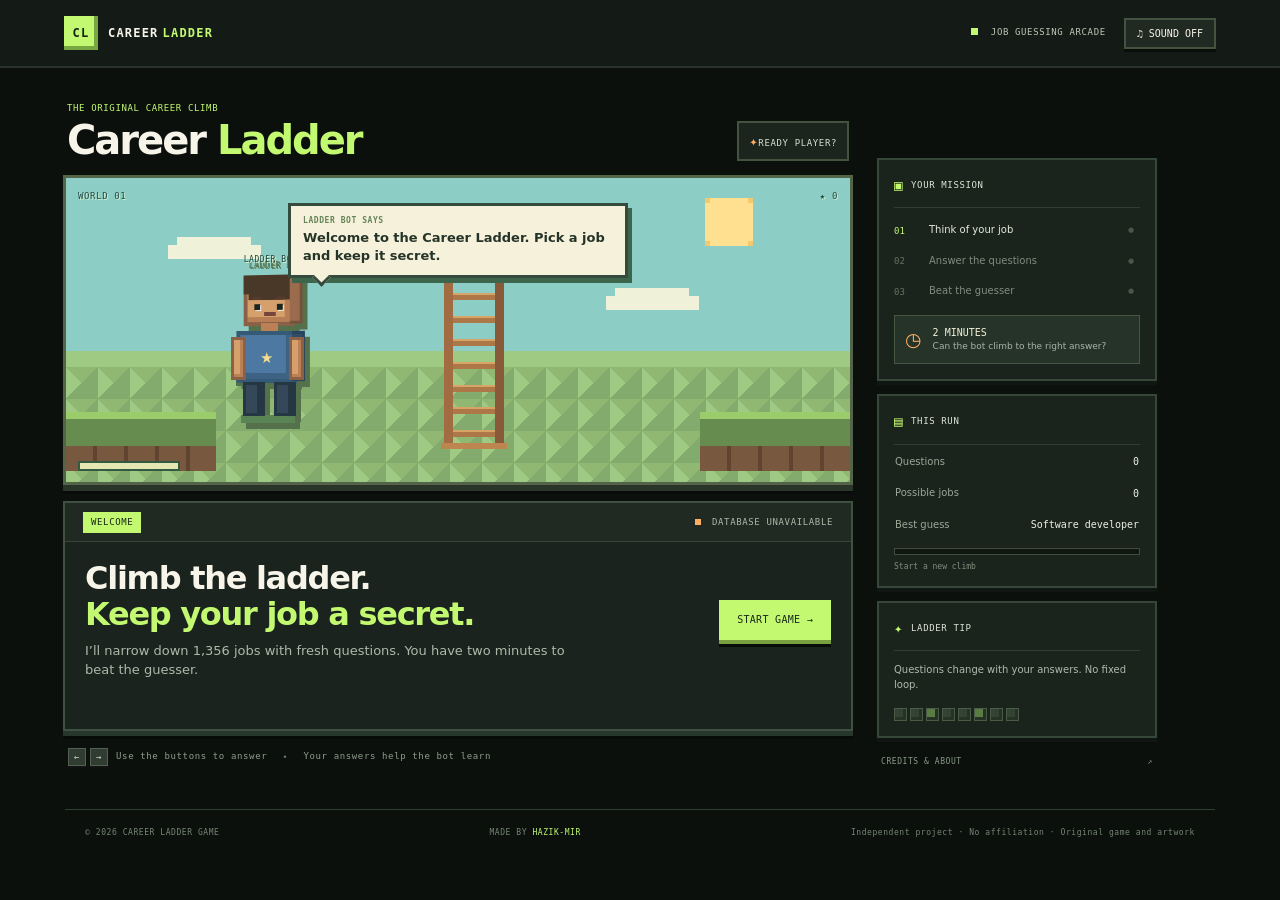
==== index.html @ 00d8eecc "Add files via upload" ====
<!doctype html>
<html lang="en">
<head>
  <meta charset="utf-8">
  <meta name="viewport" content="width=device-width, initial-scale=1">
  <meta name="theme-color" content="#101715">
  <meta name="description" content="Climb the Career Ladder: a playful, block-built career guessing game. Answer the questions and see if the game can figure out your job.">
  <meta property="og:title" content="Career Ladder — The Job Guessing Game">
  <meta property="og:description" content="Answer the questions. Climb the ladder. Outsmart the guesser.">
  <meta property="og:type" content="website">
  <link rel="canonical" href="https://careerladder.hazik.in/">
  <link rel="icon" href="favicon.svg" type="image/svg+xml">
  <link rel="manifest" href="site.webmanifest">
  <title>Hope You Don’t Have to Hold Your Bladder — Career Ladder</title>
  <link rel="stylesheet" href="style.css">
  <script defer src="config.js"></script>
  <script defer src="data.js"></script>
  <script defer src="app.js"></script>
</head>
<body>
  <div class="scanlines" aria-hidden="true"></div>
  <header class="topbar">
    <a class="brand" href="/" aria-label="Career Ladder home"><span class="brand-mark">CL</span><span>CAREER<span class="brand-accent">LADDER</span></span></a>
    <div class="top-actions"><span class="online-pill"><i></i> JOB GUESSING ARCADE</span><button id="sound-toggle" class="icon-button" type="button" aria-label="Turn sound on">♫ <span>Sound off</span></button></div>
  </header>

  <main class="layout">
    <section class="game-shell" aria-label="Career Ladder game">
      <div class="game-head"><div><p class="eyebrow">THE ORIGINAL CAREER CLIMB</p><h1>Career <span>Ladder</span></h1></div><div class="round-badge"><span class="pixel-star">✦</span><span id="round-label">READY PLAYER?</span></div></div>
      <div class="playfield" id="playfield">
        <div class="world-grid" aria-hidden="true"></div>
        <div class="scene-sun" aria-hidden="true"></div>
        <div class="scene-cloud cloud-one" aria-hidden="true"></div><div class="scene-cloud cloud-two" aria-hidden="true"></div>
        <div class="ladder" aria-hidden="true"><i></i><i></i><i></i><i></i><i></i><i></i><i></i><i></i><i></i></div>
        <div class="platform platform-left" aria-hidden="true"></div><div class="platform platform-right" aria-hidden="true"></div>
        <div id="avatar" class="avatar avatar-idle" aria-label="Pixel game host">
          <div class="char-shadow"></div><div class="char-head"><div class="hair"></div><div class="brows"><b></b><b></b></div><div class="eyes"><b></b><b></b></div><div class="mouth"></div></div>
          <div class="char-neck"></div><div class="char-body"><div class="shirt-badge">★</div></div>
          <div class="char-arm arm-left"></div><div class="char-arm arm-right"></div>
          <div class="char-leg leg-left"></div><div class="char-leg leg-right"></div>
          <div class="avatar-name">LADDER BOT</div>
        </div>
        <div class="pixel-speech" id="speech" aria-live="polite"><span class="speech-label">LADDER BOT SAYS</span><span id="speech-text">Ready to climb?</span></div>
        <div class="scene-hud"><span>WORLD 01</span><span id="timer-wrap" class="timer-wrap"><span class="timer-icon">◷</span><span id="timer">02:00</span></span><span id="streak">★ 0</span></div>
        <div class="climb-meter"><span id="climb-fill"></span></div>
      </div>

      <section class="game-panel" id="game-panel" aria-live="polite">
        <div class="panel-topline"><span id="phase-label" class="phase-tag">WELCOME</span><span id="save-status" class="save-status"><i></i> LOCAL READY</span></div>
        <div id="content" class="panel-content"></div>
      </section>
      <div class="controller-hint"><span class="keycap">←</span><span class="keycap">→</span> Use the buttons to answer <span class="hint-sep">•</span> Your answers help the bot learn</div>
    </section>

    <aside class="side-rail">
      <div class="side-card objective-card"><div class="card-heading"><span class="mini-icon">▣</span> YOUR MISSION</div><ol class="mission-list"><li class="mission-active" id="mission-1"><b>01</b><span>Think of your job</span><em>●</em></li><li id="mission-2"><b>02</b><span>Answer the questions</span><em>●</em></li><li id="mission-3"><b>03</b><span>Beat the guesser</span><em>●</em></li></ol><div class="time-card"><span class="time-pixel">◷</span><div><strong>2 MINUTES</strong><small>Can the bot climb to the right answer?</small></div></div></div>
      <div class="side-card stats-card"><div class="card-heading"><span class="mini-icon">▤</span> THIS RUN</div><div class="stat-row"><span>Questions</span><strong id="question-count">0</strong></div><div class="stat-row"><span>Possible jobs</span><strong id="possible-count">—</strong></div><div class="stat-row"><span>Best guess</span><strong id="best-guess">—</strong></div><div class="progress-track"><span id="progress-bar"></span></div><small class="progress-caption" id="progress-caption">Start a new climb</small></div>
      <div class="side-card tip-card"><div class="card-heading"><span class="mini-icon">✦</span> LADDER TIP</div><p id="tip-text">Every answer changes the path. “Probably” counts as a hint too.</p><div class="tip-squares"><i></i><i></i><i></i><i></i><i></i><i></i><i></i><i></i></div></div>
      <a class="credits-link" href="#credits">CREDITS & ABOUT <span>↗</span></a>
    </aside>
  </main>

  <footer id="credits"><span>© <span id="year"></span> CAREER LADDER GAME</span><span>MADE BY <a href="https://github.com/hazik-mir" rel="me">HAZIK-MIR</a></span><span>Independent project · No affiliation · Original game and artwork</span></footer>
</body>
</html>
---- style.css ----
:root {
  color-scheme: dark;
  --ink: #f7f4e9;
  --muted: #a9b6a5;
  --bg: #0c100d;
  --panel: #1a231d;
  --panel2: #222e24;
  --line: #43533f;
  --lime: #c2f970;
  --orange: #ffad62;
  --red: #ff7068;
  --mono: 'DM Mono', Consolas, monospace;
  --sans: 'Space Grotesk', system-ui, sans-serif;
}
* { box-sizing: border-box; }
html { scroll-behavior: auto; }
body { margin: 0; min-height: 100vh; overflow-x: hidden; color: var(--ink); background: #0c100d; font: 500 15px/1.45 var(--sans); }
button, input { font: inherit; }
button { cursor: pointer; }
.topbar { height: 68px; padding: 0 clamp(16px, 5vw, 70px); display: flex; align-items: center; justify-content: space-between; border-bottom: 2px solid #28342b; background: #141b16; }
.brand { display: flex; align-items: center; gap: 10px; color: var(--ink); text-decoration: none; font: 700 12px var(--mono); letter-spacing: .1em; }
.brand-mark { width: 34px; height: 34px; display: grid; place-items: center; color: #172014; background: var(--lime); box-shadow: inset -4px -4px #78a742; }
.brand-accent { margin-left: 4px; color: var(--lime); }
.top-actions { display: flex; align-items: center; gap: 18px; }
.online-pill, .round-badge, .phase-tag, .card-heading, .scene-hud, .avatar-name, .speech-label, .credits-link, footer, .save-status, .controller-hint, .eyebrow { font-family: var(--mono); letter-spacing: .07em; }
.online-pill { color: #bbc8b6; font-size: 9px; }
.online-pill i, .save-status i { display: inline-block; width: 7px; height: 7px; margin-right: 7px; background: var(--lime); }
.icon-button { padding: 8px 11px; border: 2px solid var(--line); color: var(--ink); background: #202a22; box-shadow: 0 3px #0a0e0b; font: 10px var(--mono); text-transform: uppercase; }
.icon-button:hover { border-color: var(--lime); }
.layout { display: grid; grid-template-columns: minmax(0, 790px) 280px; gap: 24px; max-width: 1190px; margin: 34px auto 26px; padding: 0 18px; align-items: start; }
.game-shell { min-width: 0; }
.game-head { display: flex; justify-content: space-between; align-items: end; margin: 0 4px 14px; }
.eyebrow { margin: 0 0 4px; color: var(--lime); font-size: 9px; }
.game-head h1 { margin: 0; font-size: clamp(28px, 4vw, 40px); line-height: 1.05; letter-spacing: -.05em; }
.game-head h1 span { color: var(--lime); }
.round-badge { padding: 8px 10px; border: 2px solid var(--line); color: #d6dfd2; background: #1b251e; font-size: 9px; white-space: nowrap; }
.pixel-star { color: var(--orange); font-size: 14px; }
.playfield { position: relative; height: 310px; overflow: hidden; isolation: isolate; border: 3px solid #536448; background: linear-gradient(#8ccdc6 0 57%, #9fca83 57% 100%); box-shadow: 0 6px #283528, 0 9px #080b09; }
.world-grid { position: absolute; z-index: -1; right: 0; bottom: 0; left: 0; height: 115px; opacity: .36; background: linear-gradient(135deg, transparent 49%, #52764a 50%) 0 0/32px 32px, linear-gradient(45deg, transparent 49%, #789b56 50%) 0 0/32px 32px; }
.scene-sun { position: absolute; top: 25px; right: 13%; width: 38px; height: 38px; background: #ffe090; box-shadow: 5px 0 #ffe090, -5px 0 #ffe090, 0 5px #ffe090, 0 -5px #ffe090, 0 0 0 5px #f4c96e; }
.scene-cloud { position: absolute; width: 64px; height: 14px; background: #eff2d8; box-shadow: 9px -8px #eff2d8, 19px -8px #eff2d8, 29px 0 #eff2d8; }
.cloud-one { top: 67px; left: 13%; }
.cloud-two { top: 118px; right: 23%; }
.ladder { position: absolute; bottom: 37px; left: 52%; display: flex; width: 60px; height: 205px; flex-direction: column; justify-content: space-around; border-right: 9px solid #885a3a; border-left: 9px solid #a26c43; transform: translateX(-50%); }
.ladder::before, .ladder::after { position: absolute; right: -12px; left: -12px; height: 6px; content: ''; background: #bd8550; }
.ladder::before { top: -4px; }
.ladder::after { bottom: -4px; }
.ladder i { height: 7px; border-top: 2px solid #d5a466; background: #ae7747; }
.platform { position: absolute; bottom: 36px; width: 150px; height: 34px; border-top: 7px solid #9bcc6c; background: #668c50; box-shadow: 0 16px #4e7142; }
.platform::after { position: absolute; top: 27px; width: 100%; height: 25px; content: ''; background: repeating-linear-gradient(90deg, #795840 0 27px, #60442f 27px 31px); }
.platform-left { left: 0; }
.platform-right { right: 0; }
.avatar { position: absolute; z-index: 3; bottom: 58px; left: 21%; width: 78px; height: 148px; image-rendering: pixelated; perspective: 650px; filter: drop-shadow(5px 6px #55714b); }
.char-head { position: absolute; top: 0; left: 12px; width: 52px; height: 50px; border: 4px solid #8a6047; background: #d5a06b; box-shadow: inset -6px -5px #b77e56; transform: rotateY(-11deg); transform-style: preserve-3d; }
.char-head::after { position: absolute; top: -4px; right: -12px; width: 10px; height: 100%; border: 3px solid #76513c; border-left: 0; content: ''; background: #9b6b4d; }
.hair { position: absolute; top: -5px; left: -4px; width: 52px; height: 12px; background: #493728; box-shadow: 0 7px #493728, 5px 13px #493728; }
.brows { position: absolute; top: 17px; left: 5px; display: flex; gap: 15px; }
.brows b { width: 9px; height: 3px; background: #563c2d; }
.eyes { position: absolute; top: 24px; left: 7px; display: flex; gap: 17px; }
.eyes b { width: 6px; height: 6px; background: #1b251d; box-shadow: 1px 1px #fff; }
.mouth { position: absolute; bottom: 6px; left: 17px; width: 12px; height: 4px; background: #75453d; }
.char-neck { position: absolute; top: 47px; left: 30px; width: 17px; height: 11px; background: #bc8057; }
.char-body { position: absolute; top: 55px; left: 5px; width: 61px; height: 52px; border: 4px solid #355a77; background: #4d78a1; box-shadow: inset -7px -6px #3e6284; transform: rotateY(-7deg); transform-style: preserve-3d; }
.char-body::after { position: absolute; top: -4px; right: -12px; width: 10px; height: 100%; border: 3px solid #28435c; border-left: 0; content: ''; background: #304c68; }
.shirt-badge { position: absolute; top: 13px; left: 20px; color: #f5dc8e; font-size: 15px; }
.char-arm { position: absolute; z-index: 1; top: 61px; width: 15px; height: 43px; border: 3px solid #8a6047; background: #d5a06b; box-shadow: inset -3px -3px #bc8057; }
.arm-left { left: 0; }
.arm-right { right: 5px; }
.char-leg { position: absolute; top: 106px; width: 22px; height: 34px; border: 3px solid #263744; background: #344859; box-shadow: inset -5px 0 #243743; }
.leg-left { left: 12px; }
.leg-right { right: 13px; }
.char-shadow { position: absolute; bottom: 1px; left: 10px; width: 54px; height: 8px; background: #5b8454; }
.avatar-name { position: absolute; top: -22px; left: 0; width: 80px; color: #244439; font-size: 8px; text-align: center; text-shadow: 1px 1px #e1f1cf; }
.avatar-happy .mouth { bottom: 5px; width: 17px; height: 9px; border: 3px solid #75453d; border-top: 0; background: transparent; }
.avatar-happy .brows { top: 15px; }
.avatar-sad .mouth { bottom: 4px; width: 15px; height: 8px; border: 3px solid #75453d; border-bottom: 0; background: transparent; }
.avatar-sad .brows b:first-child { transform: rotate(14deg); }
.avatar-sad .brows b:last-child { transform: rotate(-14deg); }
.avatar-curious .brows b:first-child { transform: rotate(-10deg); }
.avatar-curious .brows b:last-child { transform: rotate(10deg); }
.avatar-thinking .brows b:first-child { transform: rotate(12deg); }
.pixel-speech { position: absolute; z-index: 4; top: 25px; left: 50%; width: min(340px, 51%); min-height: 70px; padding: 9px 12px; border: 3px solid #354b3d; color: #253428; background: #f6f1da; box-shadow: 4px 5px #3d654c; font-size: 13px; font-weight: 700; line-height: 1.4; transform: translateX(-50%); }
.pixel-speech::after { position: absolute; bottom: -9px; left: 24px; width: 10px; height: 10px; border-right: 3px solid #354b3d; border-bottom: 3px solid #354b3d; content: ''; background: #f6f1da; transform: rotate(45deg); }
.speech-label { display: block; margin-bottom: 3px; color: #648459; font-size: 8px; }
.scene-hud { position: absolute; top: 12px; right: 12px; left: 12px; display: flex; justify-content: space-between; color: #234a41; font-size: 9px; text-shadow: 1px 1px #cff0d0; }
.timer-wrap { display: none; padding: 3px 7px; border: 2px solid #547356; color: #203e30; background: #f2f0d5; font-size: 11px; }
.timer-wrap.active { display: inline-flex; align-items: center; gap: 6px; }
.timer-wrap.low { border-color: #d36a52; color: #9e3434; }
.timer-icon { font-size: 14px; }
.climb-meter { position: absolute; bottom: 11px; left: 12px; width: 102px; height: 10px; border: 2px solid #355a42; background: #e5e7b2; }
.climb-meter span { display: block; width: 0; height: 100%; background: #77b84e; }
.game-panel { min-height: 230px; margin-top: 16px; border: 2px solid #405142; background: var(--panel); box-shadow: 0 5px #28372b, 0 8px #080b09; }
.panel-topline { height: 39px; padding: 0 18px; display: flex; align-items: center; justify-content: space-between; border-bottom: 1px solid #364538; background: #202a22; }
.phase-tag { padding: 4px 8px; color: #172215; background: var(--lime); font-size: 9px; }
.save-status { color: #aab8a8; font-size: 9px; }
.save-status i { width: 6px; height: 6px; margin-right: 5px; }
.save-status.offline i { background: var(--orange); }
.save-status.error i { background: var(--red); }
.panel-content { padding: 19px 20px 22px; }
.welcome-layout { display: flex; align-items: center; gap: 20px; }
.welcome-copy { flex: 1; }
.welcome-copy h2, .question-title, .result-title { margin: 0 0 9px; font-size: clamp(23px, 3vw, 32px); line-height: 1.12; letter-spacing: -.04em; }
.welcome-copy p, .question-sub, .result-copy { max-width: 490px; margin: 0; color: #aeb9aa; font-size: 13px; }
.title-mark { color: var(--lime); }
.primary-btn, .secondary-btn, .answer-btn, .text-button { position: relative; border: 0; font-family: var(--mono); font-weight: 500; letter-spacing: .03em; }
.primary-btn { padding: 13px 18px; color: #1b2918; background: var(--lime); box-shadow: 0 4px #789f40, 0 7px #080b09; font-size: 10px; text-transform: uppercase; white-space: nowrap; }
.primary-btn:hover { background: #d1ff89; }
.secondary-btn { padding: 11px 14px; color: var(--ink); background: #354238; box-shadow: 0 4px #121712; font-size: 10px; text-transform: uppercase; }
.secondary-btn:hover { background: #455849; }
.text-button { padding: 8px; color: #a8b4a5; background: none; font-size: 10px; text-decoration: underline; text-underline-offset: 3px; }
.question-wrap { max-width: 650px; }
.question-meta { display: flex; align-items: center; gap: 8px; margin-bottom: 9px; color: #b3c0b1; font: 9px var(--mono); text-transform: uppercase; }
.q-count { color: var(--lime); }
.question-title { min-height: 38px; }
.question-sub { font-size: 12px; }
.answers { display: grid; grid-template-columns: repeat(5, 1fr); gap: 8px; margin-top: 19px; }
.answer-btn { min-height: 46px; border: 2px solid #425443; color: #e7eddf; background: #29362c; box-shadow: 0 3px #121712; font-size: 10px; }
.answer-btn:hover { border-color: var(--lime); color: var(--lime); background: #37483a; }
.answer-btn:disabled { opacity: .5; cursor: default; }
.answer-btn:last-child { font-size: 9px; }
.question-actions { display: flex; align-items: center; justify-content: space-between; margin-top: 13px; }
.answer-chip { display: inline-flex; padding: 3px 7px; border: 1px solid #586b57; color: #d2dfca; background: #303e33; font: 9px var(--mono); text-transform: uppercase; }
.guess-title { color: var(--orange); font-size: 26px; }
.guess-actions { display: flex; gap: 8px; margin-top: 15px; }
.guess-actions .primary-btn { color: #291b10; background: var(--orange); box-shadow: 0 4px #9c6037, 0 7px #080b09; }
.input-row { display: flex; gap: 8px; margin-top: 16px; }
.text-input { flex: 1; min-width: 0; padding: 12px; border: 2px solid #435443; outline: none; color: var(--ink); background: #131a15; font: 11px var(--mono); }
.text-input:focus { border-color: var(--lime); }
.privacy-note { display: flex; align-items: flex-start; gap: 8px; margin-top: 13px; color: #aab6a7; font-size: 10px; }
.privacy-note input { flex: none; margin-top: 2px; accent-color: var(--lime); }
.result-panel { max-width: 620px; }
.result-title { color: var(--lime); font-size: 26px; }
.answer-recap { margin-top: 12px; padding: 10px 12px; border-left: 3px solid var(--lime); color: #b8c7b5; background: #162019; font: 10px var(--mono); }
.action-row { display: flex; align-items: center; gap: 10px; margin-top: 17px; }
.mistake { margin-top: 8px; color: #ffc281; font-size: 11px; }
.controller-hint { margin: 17px 3px; color: #8f9d8e; font-size: 9px; }
.keycap { min-width: 18px; height: 18px; margin: 0 2px; padding: 0 4px; display: inline-grid; place-items: center; border: 1px solid #526250; color: #d5dfcf; background: #303c31; box-shadow: 0 2px #111; }
.hint-sep { margin: 0 9px; color: #60735e; }
.side-rail { display: grid; gap: 13px; margin-top: 56px; }
.side-card { padding: 15px; border: 2px solid #364639; background: #1a231c; box-shadow: 0 4px #101611; }
.card-heading { display: flex; align-items: center; gap: 8px; padding-bottom: 12px; border-bottom: 1px solid #303d32; color: #dce6d7; font-size: 9px; }
.mini-icon { color: var(--lime); font-size: 14px; }
.mission-list { margin: 0; padding: 7px 0 3px; list-style: none; }
.mission-list li { display: grid; grid-template-columns: 28px 1fr 12px; align-items: center; gap: 7px; padding: 8px 0; color: #7f8d7f; font-size: 10px; }
.mission-list li b { color: #647463; font: 9px var(--mono); }
.mission-list li em { color: #49574a; font-size: 7px; font-style: normal; }
.mission-list li.mission-active { color: #e4eddd; }
.mission-list li.mission-active b, .mission-list li.mission-done b, .mission-list li.mission-done em { color: var(--lime); }
.time-card { display: flex; align-items: center; gap: 11px; margin-top: 5px; padding: 10px; border: 1px solid #455843; background: #253328; }
.time-pixel { color: var(--orange); font-size: 19px; }
.time-card strong, .time-card small { display: block; }
.time-card strong { color: #f5f1d8; font: 10px var(--mono); }
.time-card small { margin-top: 2px; color: #a9b5a5; font-size: 9px; }
.stat-row { display: flex; justify-content: space-between; align-items: center; padding: 10px 1px 7px; color: #9ba899; font-size: 10px; }
.stat-row strong { max-width: 130px; overflow: hidden; color: #eaf1e6; font: 10px var(--mono); text-overflow: ellipsis; white-space: nowrap; }
.progress-track { height: 7px; margin-top: 9px; border: 1px solid #3f4c40; background: #101711; }
.progress-track span { display: block; width: 0; height: 100%; background: var(--lime); }
.progress-caption { display: block; margin-top: 7px; color: #81907f; font: 8px var(--mono); }
.tip-card p { margin: 12px 0 16px; color: #aebbad; font-size: 10px; }
.tip-squares { display: flex; gap: 3px; }
.tip-squares i { width: 13px; height: 13px; border: 1px solid #4b5b48; background: #334333; box-shadow: inset -3px -3px #273227; }
.tip-squares i:nth-child(3n) { background: #597c45; }
.credits-link { display: flex; justify-content: space-between; padding: 5px 4px; color: #8b998a; font-size: 8px; text-decoration: none; }
.credits-link:hover, footer a:hover { color: var(--lime); }
footer { display: flex; justify-content: space-between; gap: 12px; max-width: 1150px; margin: 20px auto 0; padding: 17px 20px 28px; border-top: 1px solid #303d31; color: #768574; font-size: 8px; }
footer a { color: var(--lime); text-decoration: none; }
@media (max-width: 930px) { .layout { grid-template-columns: minmax(0, 1fr) 250px; gap: 17px; } .side-card { padding: 12px; } }
@media (max-width: 720px) { .layout { grid-template-columns: 1fr; margin-top: 24px; } .side-rail { grid-template-columns: repeat(2, minmax(0, 1fr)); margin-top: 9px; } .objective-card { grid-row: span 2; } .credits-link { grid-column: 1 / -1; } footer { flex-wrap: wrap; } }
@media (max-width: 480px) { .topbar { height: 60px; padding: 0 13px; } .online-pill { display: none; } .layout { margin-top: 18px; padding: 0 12px; } .game-head h1 { font-size: 30px; } .round-badge { padding: 6px; font-size: 7px; } .playfield { height: 255px; } .avatar { bottom: 50px; left: 8%; transform: scale(.8); transform-origin: bottom left; } .pixel-speech { top: 26px; left: 59%; width: 58%; font-size: 11px; } .ladder { height: 175px; bottom: 33px; } .platform { width: 29%; } .panel-content { padding: 15px 12px; } .welcome-layout { display: block; } .welcome-layout .primary-btn { margin-top: 16px; } .answers { grid-template-columns: repeat(2, 1fr); } .answer-btn:last-child { grid-column: 1 / -1; } .side-rail { grid-template-columns: 1fr; } .objective-card { grid-row: auto; } .credits-link { grid-column: auto; } .controller-hint { font-size: 8px; } .input-row { flex-direction: column; } .question-title { font-size: 23px; } footer { padding: 14px; font-size: 7px; } }
+@media (prefers-reduced-motion: reduce) { *, *::before, *::after { scroll-behavior: auto !important; } }
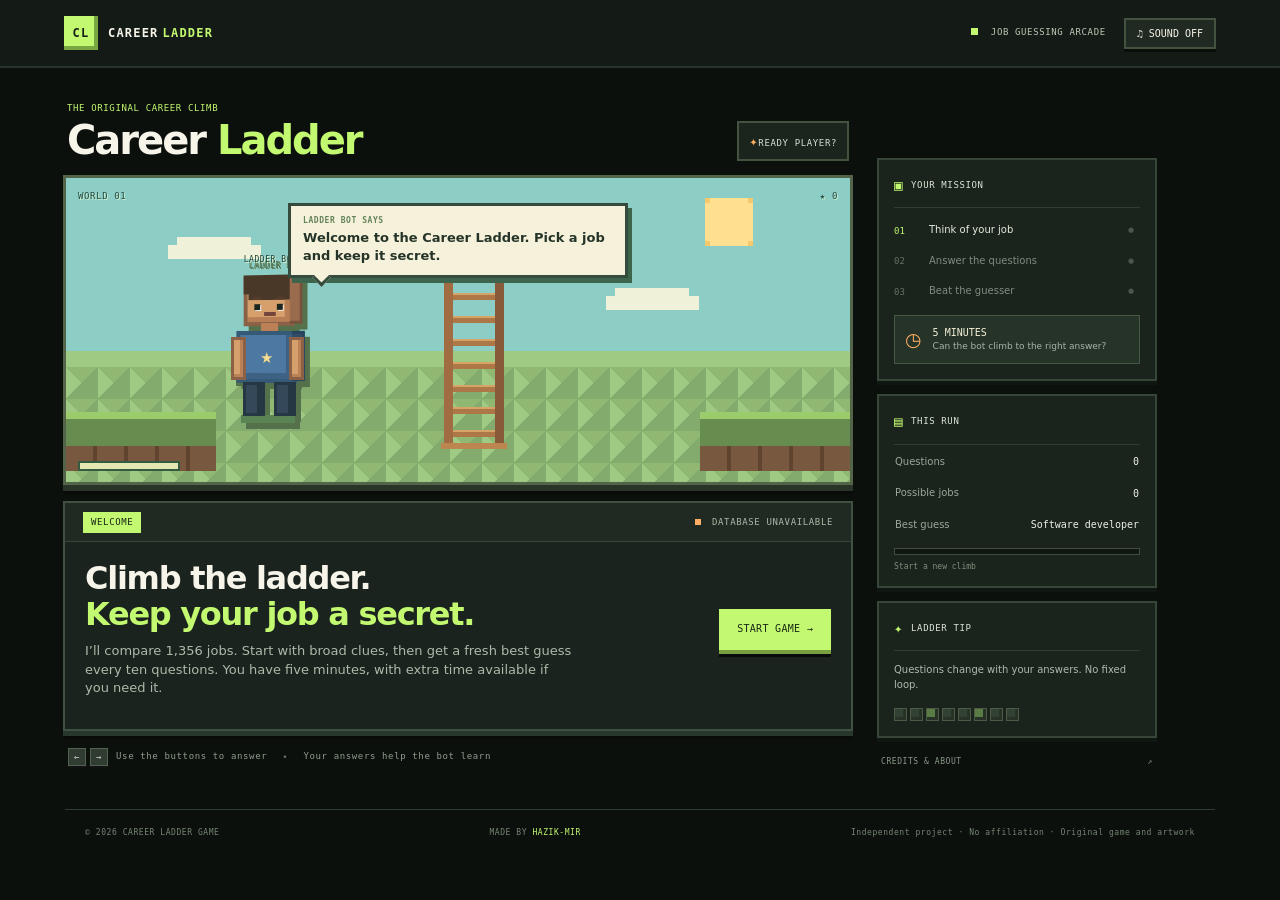
==== commit 0f56baca: "Update Career Ladder timer and game copy" ====
--- a/index.html
+++ b/index.html
@@ -41,7 +41,7 @@
           <div class="avatar-name">LADDER BOT</div>
         </div>
         <div class="pixel-speech" id="speech" aria-live="polite"><span class="speech-label">LADDER BOT SAYS</span><span id="speech-text">Ready to climb?</span></div>
-        <div class="scene-hud"><span>WORLD 01</span><span id="timer-wrap" class="timer-wrap"><span class="timer-icon">◷</span><span id="timer">02:00</span></span><span id="streak">★ 0</span></div>
+        <div class="scene-hud"><span>WORLD 01</span><span id="timer-wrap" class="timer-wrap"><span class="timer-icon">◷</span><span id="timer">05:00</span></span><span id="streak">★ 0</span></div>
         <div class="climb-meter"><span id="climb-fill"></span></div>
       </div>
 
@@ -53,7 +53,7 @@
     </section>
 
     <aside class="side-rail">
-      <div class="side-card objective-card"><div class="card-heading"><span class="mini-icon">▣</span> YOUR MISSION</div><ol class="mission-list"><li class="mission-active" id="mission-1"><b>01</b><span>Think of your job</span><em>●</em></li><li id="mission-2"><b>02</b><span>Answer the questions</span><em>●</em></li><li id="mission-3"><b>03</b><span>Beat the guesser</span><em>●</em></li></ol><div class="time-card"><span class="time-pixel">◷</span><div><strong>2 MINUTES</strong><small>Can the bot climb to the right answer?</small></div></div></div>
+      <div class="side-card objective-card"><div class="card-heading"><span class="mini-icon">▣</span> YOUR MISSION</div><ol class="mission-list"><li class="mission-active" id="mission-1"><b>01</b><span>Think of your job</span><em>●</em></li><li id="mission-2"><b>02</b><span>Answer the questions</span><em>●</em></li><li id="mission-3"><b>03</b><span>Beat the guesser</span><em>●</em></li></ol><div class="time-card"><span class="time-pixel">◷</span><div><strong>5 MINUTES</strong><small>Can the bot climb to the right answer?</small></div></div></div>
       <div class="side-card stats-card"><div class="card-heading"><span class="mini-icon">▤</span> THIS RUN</div><div class="stat-row"><span>Questions</span><strong id="question-count">0</strong></div><div class="stat-row"><span>Possible jobs</span><strong id="possible-count">—</strong></div><div class="stat-row"><span>Best guess</span><strong id="best-guess">—</strong></div><div class="progress-track"><span id="progress-bar"></span></div><small class="progress-caption" id="progress-caption">Start a new climb</small></div>
       <div class="side-card tip-card"><div class="card-heading"><span class="mini-icon">✦</span> LADDER TIP</div><p id="tip-text">Every answer changes the path. “Probably” counts as a hint too.</p><div class="tip-squares"><i></i><i></i><i></i><i></i><i></i><i></i><i></i><i></i></div></div>
       <a class="credits-link" href="#credits">CREDITS & ABOUT <span>↗</span></a>
@@ -63,3 +63,4 @@
   <footer id="credits"><span>© <span id="year"></span> CAREER LADDER GAME</span><span>MADE BY <a href="https://github.com/hazik-mir" rel="me">HAZIK-MIR</a></span><span>Independent project · No affiliation · Original game and artwork</span></footer>
 </body>
 </html>
+
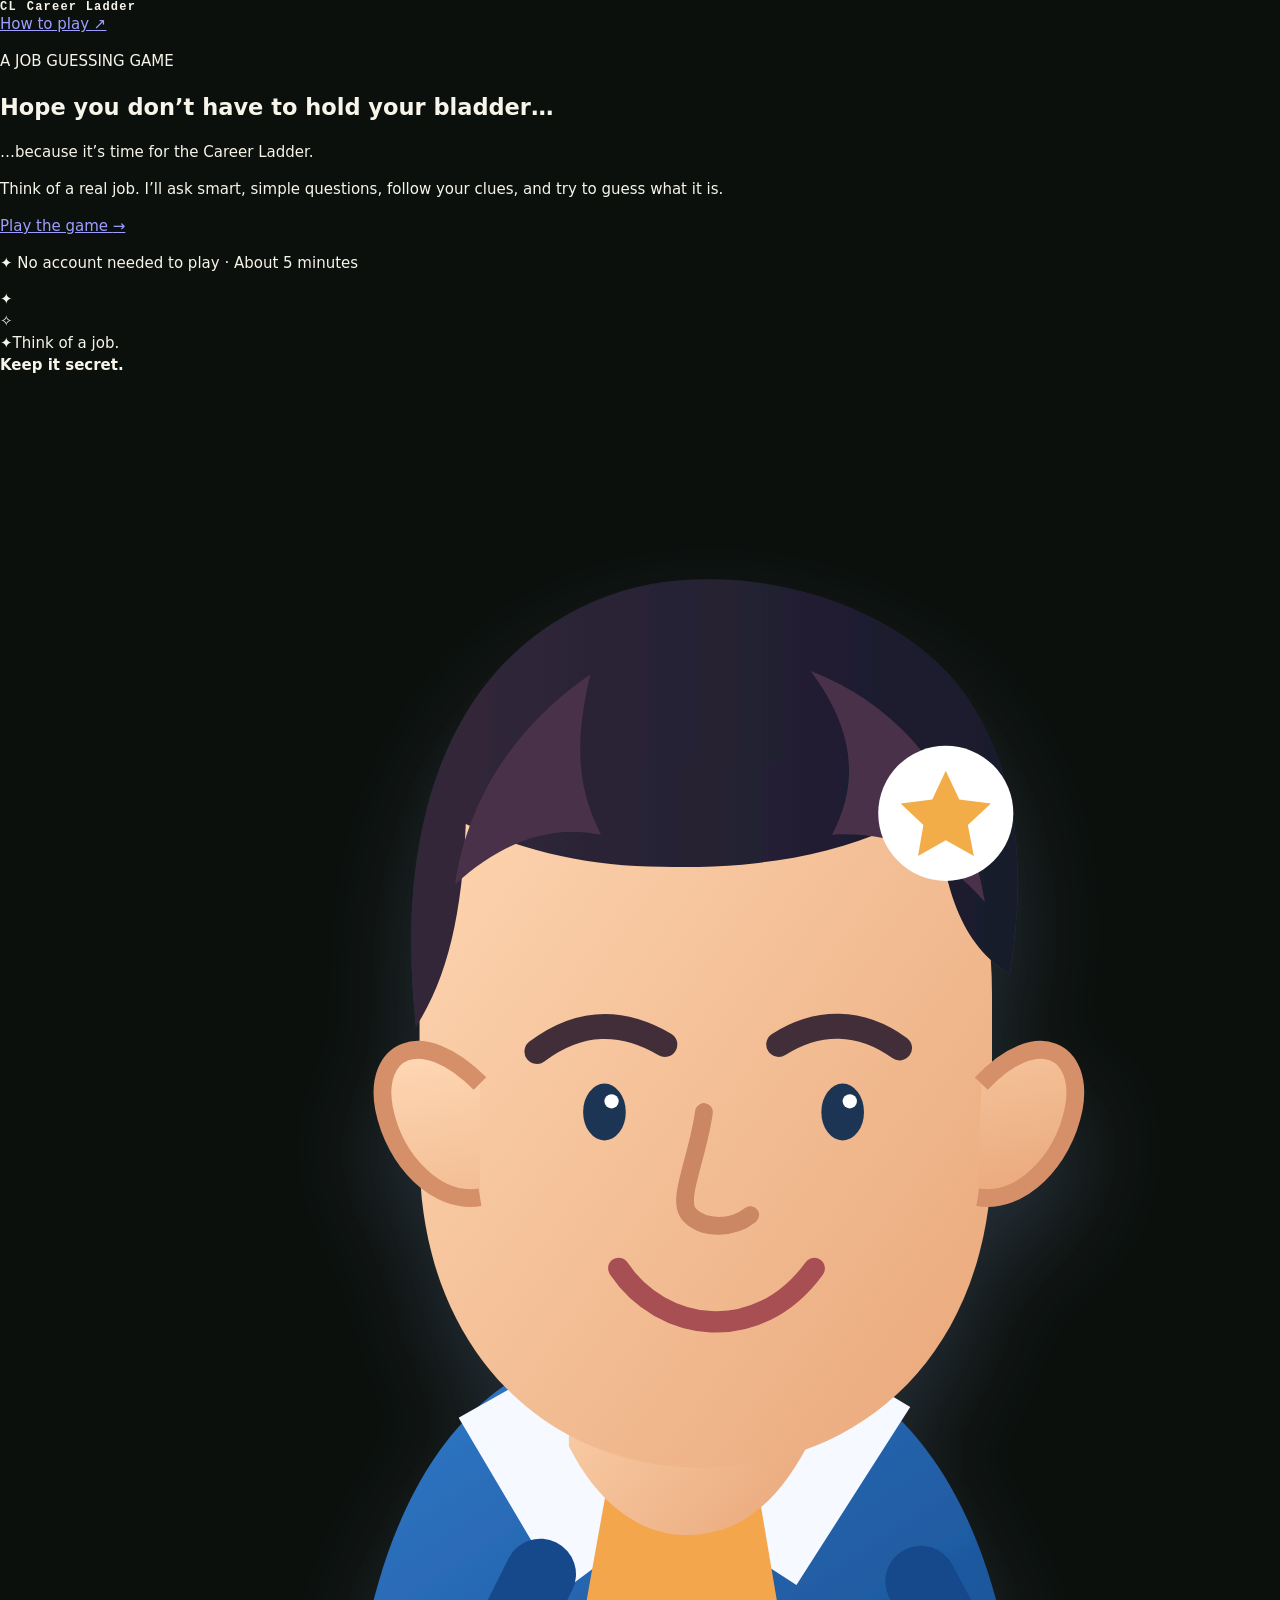
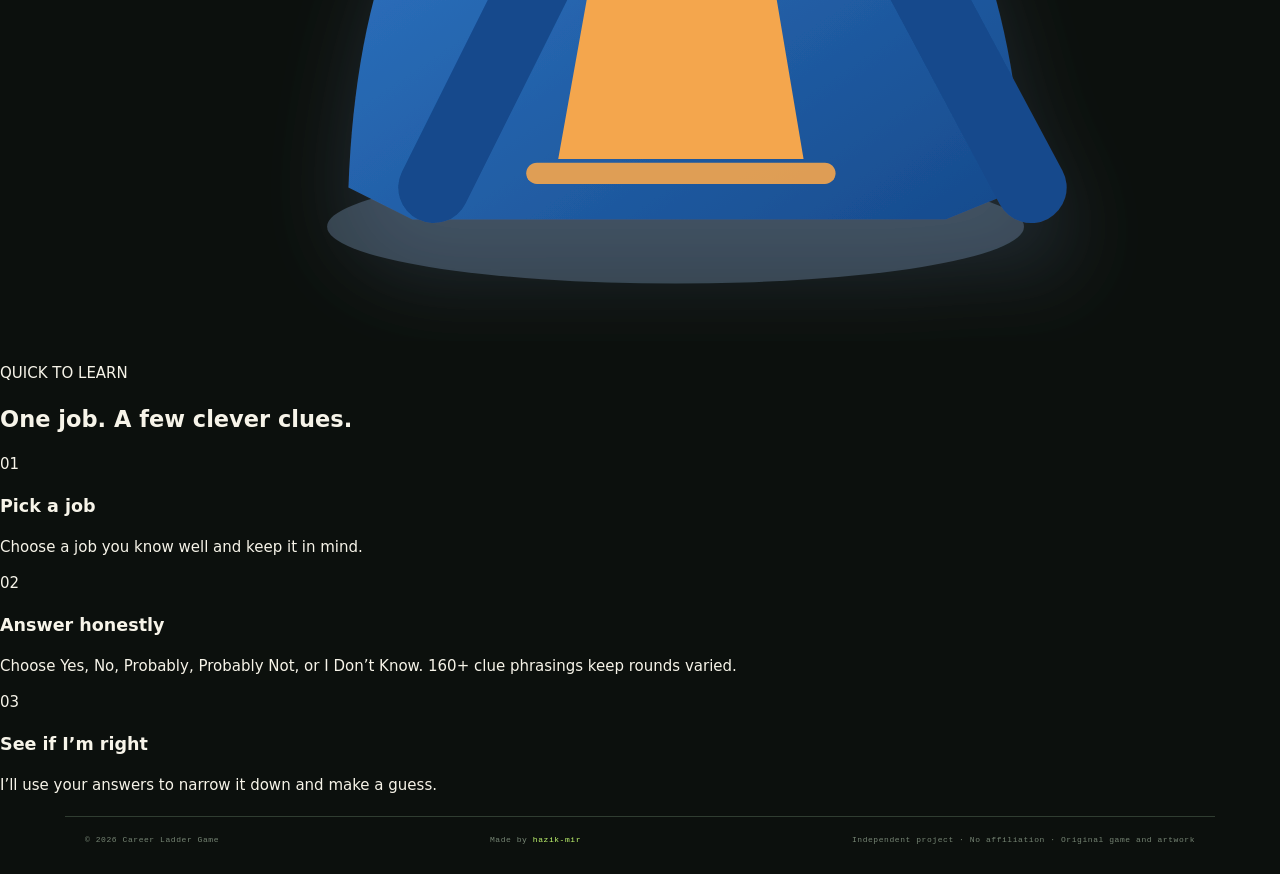
==== commit 30689000: "Refresh Career Ladder index.html" ====
--- a/index.html
+++ b/index.html
@@ -3,64 +3,92 @@
 <head>
   <meta charset="utf-8">
   <meta name="viewport" content="width=device-width, initial-scale=1">
-  <meta name="theme-color" content="#101715">
-  <meta name="description" content="Climb the Career Ladder: a playful, block-built career guessing game. Answer the questions and see if the game can figure out your job.">
-  <meta property="og:title" content="Career Ladder — The Job Guessing Game">
-  <meta property="og:description" content="Answer the questions. Climb the ladder. Outsmart the guesser.">
+  <meta name="theme-color" content="#dcecff">
+  <meta name="description" content="Hope you don’t have to hold your bladder, because it’s time for the Career Ladder. Think of a job and see if our clever career guesser can figure it out.">
+  <meta property="og:title" content="Hope You Don’t Have to Hold Your Bladder — Career Ladder">
+  <meta property="og:description" content="Pick a job. Answer a few clever questions. Can the Career Ladder guess it?">
   <meta property="og:type" content="website">
+  <meta name="twitter:card" content="summary">
+  <meta name="twitter:title" content="Hope You Don’t Have to Hold Your Bladder — Career Ladder">
+  <meta name="twitter:description" content="Pick a job, answer smart questions, and see if the Career Ladder can guess it.">
   <link rel="canonical" href="https://careerladder.hazik.in/">
   <link rel="icon" href="favicon.svg" type="image/svg+xml">
   <link rel="manifest" href="site.webmanifest">
-  <title>Hope You Don’t Have to Hold Your Bladder — Career Ladder</title>
   <link rel="stylesheet" href="style.css">
-  <script defer src="config.js"></script>
-  <script defer src="data.js"></script>
-  <script defer src="app.js"></script>
+  <title>Hope You Don’t Have to Hold Your Bladder — Career Ladder Game</title>
+  <script type="application/ld+json">
+    {"@context":"https://schema.org","@type":"Game","name":"Career Ladder","url":"https://careerladder.hazik.in/","description":"A question-driven game that tries to guess the job you have in mind.","genre":"Guessing game","inLanguage":"en"}
+  </script>
 </head>
-<body>
-  <div class="scanlines" aria-hidden="true"></div>
-  <header class="topbar">
-    <a class="brand" href="/" aria-label="Career Ladder home"><span class="brand-mark">CL</span><span>CAREER<span class="brand-accent">LADDER</span></span></a>
-    <div class="top-actions"><span class="online-pill"><i></i> JOB GUESSING ARCADE</span><button id="sound-toggle" class="icon-button" type="button" aria-label="Turn sound on">♫ <span>Sound off</span></button></div>
+<body class="home-page">
+  <header class="site-header">
+    <a class="brand" href="index.html" aria-label="Career Ladder home"><span class="brand-icon" aria-hidden="true">CL</span><span>Career <b>Ladder</b></span></a>
+    <a class="header-link" href="game.html">How to play <span aria-hidden="true">↗</span></a>
   </header>
 
-  <main class="layout">
-    <section class="game-shell" aria-label="Career Ladder game">
-      <div class="game-head"><div><p class="eyebrow">THE ORIGINAL CAREER CLIMB</p><h1>Career <span>Ladder</span></h1></div><div class="round-badge"><span class="pixel-star">✦</span><span id="round-label">READY PLAYER?</span></div></div>
-      <div class="playfield" id="playfield">
-        <div class="world-grid" aria-hidden="true"></div>
-        <div class="scene-sun" aria-hidden="true"></div>
-        <div class="scene-cloud cloud-one" aria-hidden="true"></div><div class="scene-cloud cloud-two" aria-hidden="true"></div>
-        <div class="ladder" aria-hidden="true"><i></i><i></i><i></i><i></i><i></i><i></i><i></i><i></i><i></i></div>
-        <div class="platform platform-left" aria-hidden="true"></div><div class="platform platform-right" aria-hidden="true"></div>
-        <div id="avatar" class="avatar avatar-idle" aria-label="Pixel game host">
-          <div class="char-shadow"></div><div class="char-head"><div class="hair"></div><div class="brows"><b></b><b></b></div><div class="eyes"><b></b><b></b></div><div class="mouth"></div></div>
-          <div class="char-neck"></div><div class="char-body"><div class="shirt-badge">★</div></div>
-          <div class="char-arm arm-left"></div><div class="char-arm arm-right"></div>
-          <div class="char-leg leg-left"></div><div class="char-leg leg-right"></div>
-          <div class="avatar-name">LADDER BOT</div>
-        </div>
-        <div class="pixel-speech" id="speech" aria-live="polite"><span class="speech-label">LADDER BOT SAYS</span><span id="speech-text">Ready to climb?</span></div>
-        <div class="scene-hud"><span>WORLD 01</span><span id="timer-wrap" class="timer-wrap"><span class="timer-icon">◷</span><span id="timer">05:00</span></span><span id="streak">★ 0</span></div>
-        <div class="climb-meter"><span id="climb-fill"></span></div>
+  <main>
+    <section class="home-hero" aria-labelledby="home-title">
+      <div class="hero-copy">
+        <p class="kicker"><span class="kicker-dot"></span> A JOB GUESSING GAME</p>
+        <h1 id="home-title">Hope you don’t have to hold your bladder…</h1>
+        <p class="hero-subtitle">…because it’s time for the <span>Career Ladder.</span></p>
+        <p class="hero-description">Think of a real job. I’ll ask smart, simple questions, follow your clues, and try to guess what it is.</p>
+        <a class="play-button" href="game.html">Play the game <span aria-hidden="true">→</span></a>
+        <p class="hero-note"><span aria-hidden="true">✦</span> No account needed to play · About 5 minutes</p>
       </div>
-
-      <section class="game-panel" id="game-panel" aria-live="polite">
-        <div class="panel-topline"><span id="phase-label" class="phase-tag">WELCOME</span><span id="save-status" class="save-status"><i></i> LOCAL READY</span></div>
-        <div id="content" class="panel-content"></div>
-      </section>
-      <div class="controller-hint"><span class="keycap">←</span><span class="keycap">→</span> Use the buttons to answer <span class="hint-sep">•</span> Your answers help the bot learn</div>
+      <div class="hero-art" aria-label="Career Ladder's friendly game host">
+        <div class="art-orbit orbit-one" aria-hidden="true"></div>
+        <div class="art-orbit orbit-two" aria-hidden="true"></div>
+        <div class="art-spark spark-one" aria-hidden="true">✦</div>
+        <div class="art-spark spark-two" aria-hidden="true">✧</div>
+        <div class="host-note"><span class="note-mark">✦</span><span>Think of a job.<br><b>Keep it secret.</b></span></div>
+        <svg class="host-illustration" viewBox="0 0 360 440" role="img" aria-labelledby="host-title">
+          <title id="host-title">A friendly, original career game host</title>
+          <defs>
+            <linearGradient id="skin" x1="0" x2="1" y1="0" y2="1"><stop stop-color="#ffd9b6"/><stop offset="1" stop-color="#e9a779"/></linearGradient>
+            <linearGradient id="coat" x1="0" x2="1" y1="0" y2="1"><stop stop-color="#3179c8"/><stop offset="1" stop-color="#164a8c"/></linearGradient>
+            <linearGradient id="hair" x1="0" x2="1"><stop stop-color="#33283a"/><stop offset="1" stop-color="#181a2c"/></linearGradient>
+            <filter id="host-shadow" x="-30%" y="-30%" width="160%" height="180%"><feDropShadow dx="0" dy="14" stdDeviation="12" flood-color="#6684ad" flood-opacity=".25"/></filter>
+          </defs>
+          <ellipse cx="190" cy="408" rx="98" ry="16" fill="#88a7cd" opacity=".32"/>
+          <g filter="url(#host-shadow)">
+            <path d="M98 397c2-56 18-102 54-119h79c39 18 54 64 57 119l-22 9H116z" fill="url(#coat)"/>
+            <path d="M152 280c11 15 23 21 40 21s33-8 44-23l20 12-32 50-34-22-32 24-29-49z" fill="#f6f9ff"/>
+            <path d="M174 294l18 26 18-26 16 95h-69z" fill="#f4a64d"/>
+            <path d="M160 246h67v55c-9 17-20 25-34 25-13 0-25-9-33-25z" fill="url(#skin)"/>
+            <path d="M118 174c0-57 32-93 77-93 52 0 84 37 84 93v44c0 56-36 89-82 89-43 0-79-33-79-88z" fill="url(#skin)"/>
+            <path d="M117 183c-6-55 8-102 51-120 33-14 83-2 103 26 15 21 18 48 13 79-13-7-20-25-20-49-18 14-47 20-78 19-19 0-38-4-55-12-1 25-5 43-14 57z" fill="url(#hair)"/>
+            <path d="M128 143c4-27 20-47 38-59-5 21-3 33 3 45-14-3-28 2-41 14zm100-60c28 11 44 34 49 65-12-14-26-20-43-19 8-15 6-30-6-46z" fill="#49334a"/>
+            <path d="M135 199c-17-17-30-9-27 7 3 15 15 27 27 25m141-32c16-17 29-9 26 7-3 15-15 27-27 25" fill="url(#skin)" stroke="#d58f69" stroke-width="5"/>
+            <path d="M151 190c12-9 24-9 36-2m32 0c11-7 23-7 34 1" fill="none" stroke="#422f39" stroke-width="7" stroke-linecap="round"/>
+            <ellipse cx="170" cy="207" rx="6" ry="8" fill="#1e3554"/><ellipse cx="237" cy="207" rx="6" ry="8" fill="#1e3554"/>
+            <circle cx="172" cy="204" r="2" fill="white"/><circle cx="239" cy="204" r="2" fill="white"/>
+            <path d="M198 207c-2 14-8 25-4 29 4 4 12 4 17 0" fill="none" stroke="#cb8663" stroke-width="5" stroke-linecap="round"/>
+            <path class="home-mouth-smile" d="M174 251c12 18 39 22 55 0" fill="none" stroke="#a74f52" stroke-width="6" stroke-linecap="round"/>
+            <path d="M152 337l-30 60m137-58 31 58" stroke="#164a8c" stroke-width="20" stroke-linecap="round"/>
+            <path d="M151 393h81" stroke="#f4a64d" stroke-width="6" stroke-linecap="round" opacity=".9"/>
+          </g>
+          <g class="host-badge"><circle cx="266" cy="123" r="19" fill="#fff"/><path d="M266 111l3.8 8.1 8.9 1.1-6.5 6.1 1.7 8.7-7.9-4.4-7.8 4.4 1.5-8.7-6.4-6.1 8.9-1.1z" fill="#f2ad49"/></g>
+        </svg>
+      </div>
     </section>
 
-    <aside class="side-rail">
-      <div class="side-card objective-card"><div class="card-heading"><span class="mini-icon">▣</span> YOUR MISSION</div><ol class="mission-list"><li class="mission-active" id="mission-1"><b>01</b><span>Think of your job</span><em>●</em></li><li id="mission-2"><b>02</b><span>Answer the questions</span><em>●</em></li><li id="mission-3"><b>03</b><span>Beat the guesser</span><em>●</em></li></ol><div class="time-card"><span class="time-pixel">◷</span><div><strong>5 MINUTES</strong><small>Can the bot climb to the right answer?</small></div></div></div>
-      <div class="side-card stats-card"><div class="card-heading"><span class="mini-icon">▤</span> THIS RUN</div><div class="stat-row"><span>Questions</span><strong id="question-count">0</strong></div><div class="stat-row"><span>Possible jobs</span><strong id="possible-count">—</strong></div><div class="stat-row"><span>Best guess</span><strong id="best-guess">—</strong></div><div class="progress-track"><span id="progress-bar"></span></div><small class="progress-caption" id="progress-caption">Start a new climb</small></div>
-      <div class="side-card tip-card"><div class="card-heading"><span class="mini-icon">✦</span> LADDER TIP</div><p id="tip-text">Every answer changes the path. “Probably” counts as a hint too.</p><div class="tip-squares"><i></i><i></i><i></i><i></i><i></i><i></i><i></i><i></i></div></div>
-      <a class="credits-link" href="#credits">CREDITS & ABOUT <span>↗</span></a>
-    </aside>
+    <section class="how-section" aria-labelledby="how-title">
+      <div class="section-heading"><p class="kicker">QUICK TO LEARN</p><h2 id="how-title">One job. A few clever clues.</h2></div>
+      <div class="steps-grid">
+        <article class="step-card"><span class="step-number">01</span><h3>Pick a job</h3><p>Choose a job you know well and keep it in mind.</p></article>
+        <article class="step-card"><span class="step-number">02</span><h3>Answer honestly</h3><p>Choose Yes, No, Probably, Probably Not, or I Don’t Know. 160+ clue phrasings keep rounds varied.</p></article>
+        <article class="step-card"><span class="step-number">03</span><h3>See if I’m right</h3><p>I’ll use your answers to narrow it down and make a guess.</p></article>
+      </div>
+    </section>
   </main>
 
-  <footer id="credits"><span>© <span id="year"></span> CAREER LADDER GAME</span><span>MADE BY <a href="https://github.com/hazik-mir" rel="me">HAZIK-MIR</a></span><span>Independent project · No affiliation · Original game and artwork</span></footer>
+  <footer class="site-footer" id="credits">
+    <span>© <span id="year"></span> Career Ladder Game</span>
+    <span>Made by <a href="https://github.com/hazik-mir" rel="me">hazik-mir</a></span>
+    <span>Independent project · No affiliation · Original game and artwork</span>
+  </footer>
+  <script>document.getElementById('year').textContent = String(new Date().getFullYear());</script>
 </body>
 </html>
 
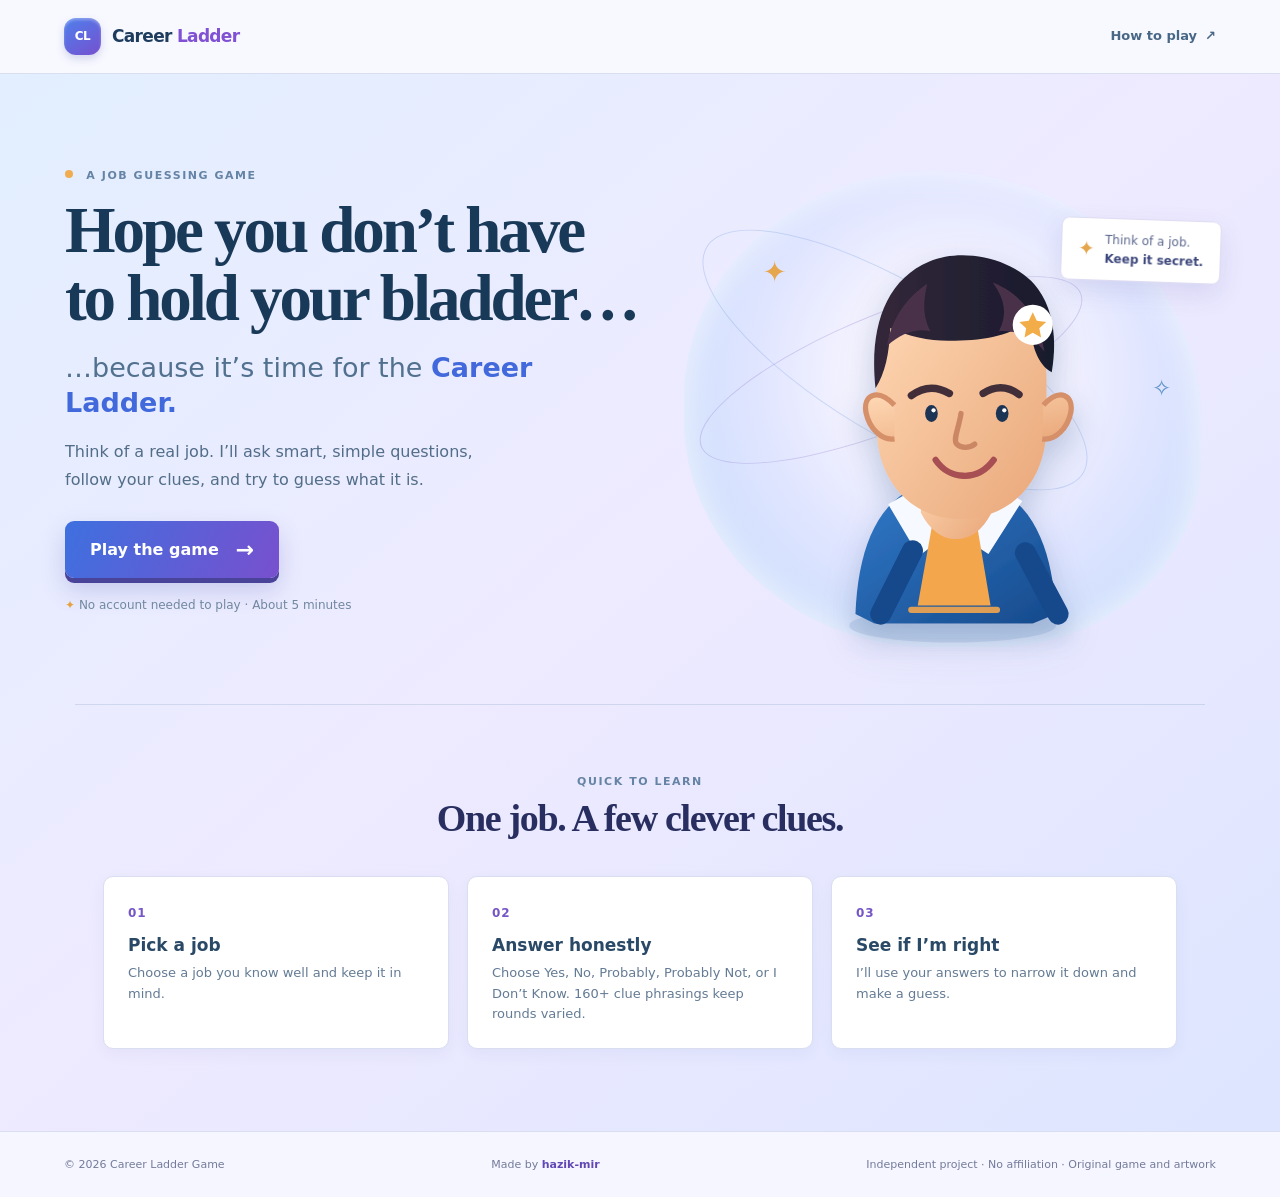
==== commit c4cc0084: "Refresh blue-purple theme and stylesheet cache" ====
--- a/index.html
+++ b/index.html
@@ -3,7 +3,7 @@
 <head>
   <meta charset="utf-8">
   <meta name="viewport" content="width=device-width, initial-scale=1">
-  <meta name="theme-color" content="#dcecff">
+  <meta name="theme-color" content="#e5e8ff">
   <meta name="description" content="Hope you don’t have to hold your bladder, because it’s time for the Career Ladder. Think of a job and see if our clever career guesser can figure it out.">
   <meta property="og:title" content="Hope You Don’t Have to Hold Your Bladder — Career Ladder">
   <meta property="og:description" content="Pick a job. Answer a few clever questions. Can the Career Ladder guess it?">
@@ -14,7 +14,8 @@
   <link rel="canonical" href="https://careerladder.hazik.in/">
   <link rel="icon" href="favicon.svg" type="image/svg+xml">
   <link rel="manifest" href="site.webmanifest">
-  <link rel="stylesheet" href="style.css">
+  <link rel="preload" href="./style.css?v=20261009-blue-purple-1" as="style">
+  <link rel="stylesheet" href="./style.css?v=20261009-blue-purple-1" media="all">
   <title>Hope You Don’t Have to Hold Your Bladder — Career Ladder Game</title>
   <script type="application/ld+json">
     {"@context":"https://schema.org","@type":"Game","name":"Career Ladder","url":"https://careerladder.hazik.in/","description":"A question-driven game that tries to guess the job you have in mind.","genre":"Guessing game","inLanguage":"en"}
@@ -91,4 +92,3 @@
   <script>document.getElementById('year').textContent = String(new Date().getFullYear());</script>
 </body>
 </html>
-
--- a/style.css
+++ b/style.css
@@ -1,170 +1,169 @@
 :root {
-  color-scheme: dark;
-  --ink: #f7f4e9;
-  --muted: #a9b6a5;
-  --bg: #0c100d;
-  --panel: #1a231d;
-  --panel2: #222e24;
-  --line: #43533f;
-  --lime: #c2f970;
-  --orange: #ffad62;
-  --red: #ff7068;
-  --mono: 'DM Mono', Consolas, monospace;
-  --sans: 'Space Grotesk', system-ui, sans-serif;
+  color-scheme: light;
+  --ink: #252b52;
+  --muted: #62688e;
+  --blue: #4169dc;
+  --blue-deep: #3447b9;
+  --purple: #8051d4;
+  --purple-deep: #623ab7;
+  --sky: #e9edff;
+  --paper: #fff;
+  --line: #d7e3f1;
+  --gold: #f0ad4f;
+  --sans: "Trebuchet MS", "Segoe UI", system-ui, sans-serif;
+  --serif: Georgia, "Times New Roman", serif;
 }
 * { box-sizing: border-box; }
-html { scroll-behavior: auto; }
-body { margin: 0; min-height: 100vh; overflow-x: hidden; color: var(--ink); background: #0c100d; font: 500 15px/1.45 var(--sans); }
+html { min-width: 320px; background: #e6eaff; }
+body { margin: 0; min-height: 100vh; color: var(--ink); background: linear-gradient(140deg, #e1efff 0%, #eeeaff 48%, #dce5ff 100%); font: 500 16px/1.55 var(--sans); }
 button, input { font: inherit; }
-button { cursor: pointer; }
-.topbar { height: 68px; padding: 0 clamp(16px, 5vw, 70px); display: flex; align-items: center; justify-content: space-between; border-bottom: 2px solid #28342b; background: #141b16; }
-.brand { display: flex; align-items: center; gap: 10px; color: var(--ink); text-decoration: none; font: 700 12px var(--mono); letter-spacing: .1em; }
-.brand-mark { width: 34px; height: 34px; display: grid; place-items: center; color: #172014; background: var(--lime); box-shadow: inset -4px -4px #78a742; }
-.brand-accent { margin-left: 4px; color: var(--lime); }
-.top-actions { display: flex; align-items: center; gap: 18px; }
-.online-pill, .round-badge, .phase-tag, .card-heading, .scene-hud, .avatar-name, .speech-label, .credits-link, footer, .save-status, .controller-hint, .eyebrow { font-family: var(--mono); letter-spacing: .07em; }
-.online-pill { color: #bbc8b6; font-size: 9px; }
-.online-pill i, .save-status i { display: inline-block; width: 7px; height: 7px; margin-right: 7px; background: var(--lime); }
-.icon-button { padding: 8px 11px; border: 2px solid var(--line); color: var(--ink); background: #202a22; box-shadow: 0 3px #0a0e0b; font: 10px var(--mono); text-transform: uppercase; }
-.icon-button:hover { border-color: var(--lime); }
-.layout { display: grid; grid-template-columns: minmax(0, 790px) 280px; gap: 24px; max-width: 1190px; margin: 34px auto 26px; padding: 0 18px; align-items: start; }
+button, a { -webkit-tap-highlight-color: transparent; }
+a { color: inherit; }
+.site-header { min-height: 74px; padding: 0 clamp(18px, 5vw, 72px); display: flex; align-items: center; justify-content: space-between; border-bottom: 1px solid #d9def0; background: #f8f9ff; }
+.brand { display: inline-flex; gap: 11px; align-items: center; text-decoration: none; color: #1d3c5e; font-size: 17px; font-weight: 700; letter-spacing: -.04em; }
+.brand b { color: var(--purple); }
+.brand-icon { display: grid; width: 37px; height: 37px; place-items: center; border-radius: 12px; color: #fff; background: linear-gradient(145deg,#4e80ec,#7650cf); box-shadow: inset 0 2px 3px rgba(255,255,255,.32), 0 4px 9px rgba(65,75,165,.2); font-size: 12px; letter-spacing: -.04em; }
+.header-link { display: inline-flex; align-items: center; gap: 8px; text-decoration: none; color: #486786; font-size: 13px; font-weight: 700; transition: color .2s, transform .2s; }
+.header-link:hover { color: var(--blue); transform: translateY(-1px); }
+.home-hero { max-width: 1210px; min-height: 630px; margin: 0 auto; padding: 54px 30px 38px; display: grid; grid-template-columns: 1.03fr .97fr; align-items: center; gap: 26px; }
+.hero-copy { position: relative; z-index: 1; padding: 10px 0 22px; animation: arrive .55s both; }
+.kicker { margin: 0 0 13px; color: #6583a4; font-size: 11px; font-weight: 800; letter-spacing: .14em; }
+.kicker-dot { display: inline-block; width: 8px; height: 8px; margin-right: 8px; border-radius: 50%; background: var(--gold); vertical-align: 1px; }
+.hero-copy h1 { max-width: 580px; margin: 0; color: #193958; font: 700 clamp(38px, 5.2vw, 65px)/1.04 var(--serif); letter-spacing: -.047em; }
+.hero-subtitle { margin: 18px 0 0; color: #52718f; font-size: clamp(20px,2.2vw,27px); line-height: 1.3; }
+.hero-subtitle span { color: var(--blue); font-weight: 800; }
+.hero-description { max-width: 440px; margin: 18px 0 27px; color: #526d88; font-size: 16px; line-height: 1.75; }
+.play-button { min-height: 57px; padding: 0 25px; display: inline-flex; align-items: center; justify-content: center; gap: 17px; border: 0; border-radius: 9px; color: #fff; background: linear-gradient(115deg,#3e70df,#7850ce); box-shadow: 0 5px 0 #4a439a, 0 12px 24px rgba(64,73,170,.22); text-decoration: none; font-weight: 800; transition: transform .18s, box-shadow .18s, filter .18s; }
+.play-button:hover { transform: translateY(-2px); box-shadow: 0 7px 0 #4a439a, 0 15px 26px rgba(64,73,170,.28); filter: brightness(1.04); }
+.play-button:active { transform: translateY(3px); box-shadow: 0 2px 0 #4a439a; }
+.play-button span { font-size: 22px; line-height: 1; }
+.hero-note { margin: 18px 0 0; color: #7087a0; font-size: 12px; }
+.hero-note span { color: #e5a242; }
+.hero-art { position: relative; min-height: 525px; display: grid; place-items: end center; isolation: isolate; }
+.hero-art::before { position: absolute; z-index: -2; inset: 36px 14px 13px; border-radius: 48% 52% 40% 48%; content: ""; background: radial-gradient(ellipse at 52% 43%, #f6f4ff 0 24%, #e0e5ff 52%, #bdd9fa 100%); box-shadow: inset 0 0 35px rgba(255,255,255,.72); }
+.art-orbit { position: absolute; z-index: -1; border: 1px solid rgba(69,123,179,.18); border-radius: 50%; transform: rotate(-22deg); }
+.orbit-one { width: 410px; height: 116px; top: 177px; left: 3%; border-color: rgba(110,79,190,.22); }
+.orbit-two { width: 440px; height: 150px; top: 150px; left: 1%; border-color: rgba(58,116,204,.2); transform: rotate(31deg); }
+.host-illustration { position: relative; z-index: 1; width: min(100%,380px); height: auto; max-height: 500px; filter: drop-shadow(0 12px 17px rgba(39,76,122,.12)); animation: host-arrive .65s both; }
+.host-note { position: absolute; z-index: 3; top: 16%; right: -1%; padding: 12px 16px; display: flex; align-items: center; gap: 10px; border: 1px solid #dedcf2; border-radius: 8px; color: #5b668d; background: #fff; box-shadow: 0 10px 26px rgba(64,68,145,.12); font-size: 12px; line-height: 1.55; transform: rotate(2deg); }
+.host-note b { color: #3d477c; }
+.note-mark { color: #e5a64e; font-size: 20px; }
+.art-spark { position: absolute; z-index: 2; color: #e5a64e; font-size: 29px; }
+.spark-one { top: 22%; left: 17%; }
+.spark-two { top: 45%; right: 8%; color: #6295ca; font-size: 23px; }
+.how-section { max-width: 1130px; margin: 0 auto; padding: 68px 28px 82px; border-top: 1px solid rgba(72,111,155,.17); }
+.section-heading { text-align: center; }
+.section-heading .kicker { margin-bottom: 6px; }
+.section-heading h2 { margin: 0; color: #282f60; font: 700 clamp(28px,3vw,38px)/1.2 var(--serif); letter-spacing: -.035em; }
+.steps-grid { margin-top: 34px; display: grid; grid-template-columns: repeat(3,1fr); gap: 18px; }
+.step-card { min-height: 157px; padding: 23px 24px; border: 1px solid #d9def0; border-radius: 10px; background: #fff; box-shadow: 0 5px 15px rgba(65,69,146,.05); transition: transform .2s, box-shadow .2s; }
+.step-card:hover { transform: translateY(-3px); box-shadow: 0 10px 22px rgba(65,69,146,.12); }
+.step-number { color: #7656c7; font-size: 12px; font-weight: 800; letter-spacing: .08em; }
+.step-card h3 { margin: 8px 0 4px; color: #294966; font-size: 17px; }
+.step-card p { margin: 0; color: #637b94; font-size: 13px; line-height: 1.6; }
+.site-footer { min-height: 66px; padding: 17px clamp(18px,5vw,72px); display: flex; align-items: center; justify-content: space-between; gap: 14px; border-top: 1px solid #d9def0; color: #747b9a; background: #f5f6ff; font-size: 11px; }
+.site-footer a { color: #6248b5; text-decoration: none; font-weight: 700; }
+
+/* Game page */
+.game-page { min-height: 100vh; background: linear-gradient(145deg,#dceaff,#ece8ff 52%,#d8e2ff); }
+.game-header { min-height: 68px; padding-inline: clamp(16px,3.6vw,52px); }
+.game-header-right { display: flex; align-items: center; gap: 27px; }
+.header-game-label { display: inline-flex; align-items: center; gap: 8px; color: #6a839d; font-size: 10px; font-weight: 800; letter-spacing: .1em; }
+.header-game-label i { width: 7px; height: 7px; border-radius: 50%; background: #73a35f; box-shadow: 0 0 0 3px #e3f0df; }
+.game-layout { width: min(1410px,100%); margin: 27px auto 18px; padding: 0 21px; display: grid; grid-template-columns: 138px minmax(0,1fr); gap: 25px; align-items: start; }
+.ad-rail { position: sticky; top: 16px; min-width: 0; padding-top: 68px; }
+.ad-label { margin: 0 0 8px; color: #91a3b7; font-size: 9px; font-weight: 800; letter-spacing: .14em; text-align: center; }
+.ad-slot, .social-ad-slot { min-height: 270px; margin-bottom: 16px; overflow: hidden; border: 1px solid rgba(155,177,202,.36); border-radius: 5px; background: rgba(255,255,255,.3); }
+.social-ad-slot { min-height: 90px; }
 .game-shell { min-width: 0; }
-.game-head { display: flex; justify-content: space-between; align-items: end; margin: 0 4px 14px; }
-.eyebrow { margin: 0 0 4px; color: var(--lime); font-size: 9px; }
-.game-head h1 { margin: 0; font-size: clamp(28px, 4vw, 40px); line-height: 1.05; letter-spacing: -.05em; }
-.game-head h1 span { color: var(--lime); }
-.round-badge { padding: 8px 10px; border: 2px solid var(--line); color: #d6dfd2; background: #1b251e; font-size: 9px; white-space: nowrap; }
-.pixel-star { color: var(--orange); font-size: 14px; }
-.playfield { position: relative; height: 310px; overflow: hidden; isolation: isolate; border: 3px solid #536448; background: linear-gradient(#8ccdc6 0 57%, #9fca83 57% 100%); box-shadow: 0 6px #283528, 0 9px #080b09; }
-.world-grid { position: absolute; z-index: -1; right: 0; bottom: 0; left: 0; height: 115px; opacity: .36; background: linear-gradient(135deg, transparent 49%, #52764a 50%) 0 0/32px 32px, linear-gradient(45deg, transparent 49%, #789b56 50%) 0 0/32px 32px; }
-.scene-sun { position: absolute; top: 25px; right: 13%; width: 38px; height: 38px; background: #ffe090; box-shadow: 5px 0 #ffe090, -5px 0 #ffe090, 0 5px #ffe090, 0 -5px #ffe090, 0 0 0 5px #f4c96e; }
-.scene-cloud { position: absolute; width: 64px; height: 14px; background: #eff2d8; box-shadow: 9px -8px #eff2d8, 19px -8px #eff2d8, 29px 0 #eff2d8; }
-.cloud-one { top: 67px; left: 13%; }
-.cloud-two { top: 118px; right: 23%; }
-.ladder { position: absolute; bottom: 37px; left: 52%; display: flex; width: 60px; height: 205px; flex-direction: column; justify-content: space-around; border-right: 9px solid #885a3a; border-left: 9px solid #a26c43; transform: translateX(-50%); }
-.ladder::before, .ladder::after { position: absolute; right: -12px; left: -12px; height: 6px; content: ''; background: #bd8550; }
-.ladder::before { top: -4px; }
-.ladder::after { bottom: -4px; }
-.ladder i { height: 7px; border-top: 2px solid #d5a466; background: #ae7747; }
-.platform { position: absolute; bottom: 36px; width: 150px; height: 34px; border-top: 7px solid #9bcc6c; background: #668c50; box-shadow: 0 16px #4e7142; }
-.platform::after { position: absolute; top: 27px; width: 100%; height: 25px; content: ''; background: repeating-linear-gradient(90deg, #795840 0 27px, #60442f 27px 31px); }
-.platform-left { left: 0; }
-.platform-right { right: 0; }
-.avatar { position: absolute; z-index: 3; bottom: 58px; left: 21%; width: 78px; height: 148px; image-rendering: pixelated; perspective: 650px; filter: drop-shadow(5px 6px #55714b); }
-.char-head { position: absolute; top: 0; left: 12px; width: 52px; height: 50px; border: 4px solid #8a6047; background: #d5a06b; box-shadow: inset -6px -5px #b77e56; transform: rotateY(-11deg); transform-style: preserve-3d; }
-.char-head::after { position: absolute; top: -4px; right: -12px; width: 10px; height: 100%; border: 3px solid #76513c; border-left: 0; content: ''; background: #9b6b4d; }
-.hair { position: absolute; top: -5px; left: -4px; width: 52px; height: 12px; background: #493728; box-shadow: 0 7px #493728, 5px 13px #493728; }
-.brows { position: absolute; top: 17px; left: 5px; display: flex; gap: 15px; }
-.brows b { width: 9px; height: 3px; background: #563c2d; }
-.eyes { position: absolute; top: 24px; left: 7px; display: flex; gap: 17px; }
-.eyes b { width: 6px; height: 6px; background: #1b251d; box-shadow: 1px 1px #fff; }
-.mouth { position: absolute; bottom: 6px; left: 17px; width: 12px; height: 4px; background: #75453d; }
-.char-neck { position: absolute; top: 47px; left: 30px; width: 17px; height: 11px; background: #bc8057; }
-.char-body { position: absolute; top: 55px; left: 5px; width: 61px; height: 52px; border: 4px solid #355a77; background: #4d78a1; box-shadow: inset -7px -6px #3e6284; transform: rotateY(-7deg); transform-style: preserve-3d; }
-.char-body::after { position: absolute; top: -4px; right: -12px; width: 10px; height: 100%; border: 3px solid #28435c; border-left: 0; content: ''; background: #304c68; }
-.shirt-badge { position: absolute; top: 13px; left: 20px; color: #f5dc8e; font-size: 15px; }
-.char-arm { position: absolute; z-index: 1; top: 61px; width: 15px; height: 43px; border: 3px solid #8a6047; background: #d5a06b; box-shadow: inset -3px -3px #bc8057; }
-.arm-left { left: 0; }
-.arm-right { right: 5px; }
-.char-leg { position: absolute; top: 106px; width: 22px; height: 34px; border: 3px solid #263744; background: #344859; box-shadow: inset -5px 0 #243743; }
-.leg-left { left: 12px; }
-.leg-right { right: 13px; }
-.char-shadow { position: absolute; bottom: 1px; left: 10px; width: 54px; height: 8px; background: #5b8454; }
-.avatar-name { position: absolute; top: -22px; left: 0; width: 80px; color: #244439; font-size: 8px; text-align: center; text-shadow: 1px 1px #e1f1cf; }
-.avatar-happy .mouth { bottom: 5px; width: 17px; height: 9px; border: 3px solid #75453d; border-top: 0; background: transparent; }
-.avatar-happy .brows { top: 15px; }
-.avatar-sad .mouth { bottom: 4px; width: 15px; height: 8px; border: 3px solid #75453d; border-bottom: 0; background: transparent; }
-.avatar-sad .brows b:first-child { transform: rotate(14deg); }
-.avatar-sad .brows b:last-child { transform: rotate(-14deg); }
-.avatar-curious .brows b:first-child { transform: rotate(-10deg); }
-.avatar-curious .brows b:last-child { transform: rotate(10deg); }
-.avatar-thinking .brows b:first-child { transform: rotate(12deg); }
-.pixel-speech { position: absolute; z-index: 4; top: 25px; left: 50%; width: min(340px, 51%); min-height: 70px; padding: 9px 12px; border: 3px solid #354b3d; color: #253428; background: #f6f1da; box-shadow: 4px 5px #3d654c; font-size: 13px; font-weight: 700; line-height: 1.4; transform: translateX(-50%); }
-.pixel-speech::after { position: absolute; bottom: -9px; left: 24px; width: 10px; height: 10px; border-right: 3px solid #354b3d; border-bottom: 3px solid #354b3d; content: ''; background: #f6f1da; transform: rotate(45deg); }
-.speech-label { display: block; margin-bottom: 3px; color: #648459; font-size: 8px; }
-.scene-hud { position: absolute; top: 12px; right: 12px; left: 12px; display: flex; justify-content: space-between; color: #234a41; font-size: 9px; text-shadow: 1px 1px #cff0d0; }
-.timer-wrap { display: none; padding: 3px 7px; border: 2px solid #547356; color: #203e30; background: #f2f0d5; font-size: 11px; }
+.game-heading { margin: 0 2px 15px; display: flex; align-items: end; justify-content: space-between; gap: 16px; }
+.game-heading .kicker { margin-bottom: 4px; font-size: 10px; }
+.game-heading h1 { margin: 0; color: #282e5c; font: 700 clamp(27px,3vw,37px)/1.1 var(--serif); letter-spacing: -.04em; }
+.game-heading h1 span { color: var(--purple); }
+.game-heading-note { display: flex; align-items: center; gap: 8px; padding: 8px 12px; border: 1px solid #d7d8f0; border-radius: 5px; color: #666d96; background: #fff; font-size: 10px; font-weight: 800; letter-spacing: .07em; }
+.host-star { color: var(--gold); font-size: 16px; }
+.game-arena { min-height: 540px; display: grid; grid-template-columns: minmax(300px,.82fr) minmax(430px,1.18fr); border: 1px solid #c9cdeb; border-radius: 8px; background: #fff; box-shadow: 0 8px 24px rgba(67,67,155,.11); overflow: hidden; animation: arrive .42s both; }
+.host-side { position: relative; min-height: 535px; padding: 26px 22px 15px; display: flex; flex-direction: column; align-items: center; justify-content: flex-end; overflow: hidden; background: linear-gradient(155deg,#c7dcff 0%,#e5e5ff 52%,#d2d9ff 100%); }
+.host-side::before { position: absolute; top: 18px; right: 0; left: 0; height: 1px; content: ""; background: rgba(255,255,255,.6); }
+.host-halo { position: absolute; top: 30px; left: 50%; width: 315px; height: 315px; border: 1px solid rgba(114,97,194,.2); border-radius: 50%; background: radial-gradient(circle,#f9faff 0,#eeedff 55%,rgba(175,196,249,.2) 72%); transform: translateX(-50%); }
+.host-halo::before,.host-halo::after { position: absolute; inset: 20px; border: 1px solid rgba(86,140,194,.11); border-radius: 50%; content: ""; }
+.host-halo::after { inset: -17px 31px; transform: rotate(34deg); }
+.halo-dot { position: absolute; width: 7px; height: 7px; border-radius: 50%; background: #f2bb68; box-shadow: 0 0 0 5px rgba(255,255,255,.42); }
+.dot-a { top: 55px; right: 35px; }.dot-b { top: 166px; left: 3px; background: #83acd5; }.dot-c { right: 58px; bottom: 29px; background: #83acd5; }
+.avatar { position: relative; z-index: 1; width: min(100%,360px); height: auto; max-height: 425px; flex: 1 1 auto; margin-top: 30px; transform-origin: 50% 100%; filter: drop-shadow(0 10px 14px rgba(42,81,126,.12)); transition: filter .25s, transform .25s; }
+.avatar-thinking { transform: rotate(-1.5deg) translateY(-2px); }
+.avatar-happy { transform: translateY(-3px); }
+.face-mouth { opacity: 0; transition: opacity .17s ease; }
+.avatar-neutral .mouth-neutral, .avatar-curious .mouth-thinking { opacity: 1; }
+.avatar-happy .mouth-happy, .avatar-sad .mouth-sad, .avatar-thinking .mouth-thinking { opacity: 1; }
+.avatar-sad .brow-left { transform: rotate(11deg); transform-origin: 180px 190px; }
+.avatar-sad .brow-right { transform: rotate(-11deg); transform-origin: 230px 190px; }
+.avatar-curious .brow-left { transform: rotate(-9deg); transform-origin: 180px 190px; }
+.avatar-curious .brow-right { transform: rotate(7deg); transform-origin: 230px 190px; }
+.avatar-thinking .brow-left { transform: rotate(10deg); transform-origin: 180px 190px; }
+.avatar-thinking .eye-right { transform: scaleY(.78); transform-origin: 237px 207px; }
+.brow,.eye { transition: transform .2s ease; }
+.host-speech { position: absolute; z-index: 3; top: 35px; left: 50%; width: min(290px,calc(100% - 30px)); min-height: 67px; padding: 10px 15px; border: 1px solid #d9d9ef; border-radius: 7px; color: #333c69; background: #fff; box-shadow: 0 7px 17px rgba(65,65,151,.14); transform: translateX(-50%); animation: speech-in .24s both; }
+.host-speech::after { position: absolute; bottom: -7px; left: 30px; width: 12px; height: 12px; border-right: 1px solid #d6e2ef; border-bottom: 1px solid #d6e2ef; content: ""; background: #fff; transform: rotate(45deg); }
+.speech-label { display: block; margin-bottom: 2px; color: #8197ad; font-size: 8px; font-weight: 800; letter-spacing: .13em; }
+#speech-text { display: block; font: 700 14px/1.4 var(--serif); }
+.host-caption { position: relative; z-index: 2; margin: -3px 0 0; color: #537392; font-size: 11px; font-weight: 700; }
+.question-side { min-width: 0; padding: 23px clamp(20px,3vw,35px) 17px; display: flex; flex-direction: column; background: #fff; }
+.question-toolbar { min-height: 29px; margin-bottom: 6px; display: flex; align-items: center; justify-content: space-between; gap: 12px; }
+.phase-tag { color: #7c91a7; font-size: 9px; font-weight: 800; letter-spacing: .12em; }
+.timer-wrap { display: none; padding: 5px 9px; border: 1px solid #d7e4f1; border-radius: 5px; color: #4d6e8d; background: #f2f7fd; font-size: 12px; font-variant-numeric: tabular-nums; font-weight: 800; }
 .timer-wrap.active { display: inline-flex; align-items: center; gap: 6px; }
-.timer-wrap.low { border-color: #d36a52; color: #9e3434; }
-.timer-icon { font-size: 14px; }
-.climb-meter { position: absolute; bottom: 11px; left: 12px; width: 102px; height: 10px; border: 2px solid #355a42; background: #e5e7b2; }
-.climb-meter span { display: block; width: 0; height: 100%; background: #77b84e; }
-.game-panel { min-height: 230px; margin-top: 16px; border: 2px solid #405142; background: var(--panel); box-shadow: 0 5px #28372b, 0 8px #080b09; }
-.panel-topline { height: 39px; padding: 0 18px; display: flex; align-items: center; justify-content: space-between; border-bottom: 1px solid #364538; background: #202a22; }
-.phase-tag { padding: 4px 8px; color: #172215; background: var(--lime); font-size: 9px; }
-.save-status { color: #aab8a8; font-size: 9px; }
-.save-status i { width: 6px; height: 6px; margin-right: 5px; }
-.save-status.offline i { background: var(--orange); }
-.save-status.error i { background: var(--red); }
-.panel-content { padding: 19px 20px 22px; }
-.welcome-layout { display: flex; align-items: center; gap: 20px; }
-.welcome-copy { flex: 1; }
-.welcome-copy h2, .question-title, .result-title { margin: 0 0 9px; font-size: clamp(23px, 3vw, 32px); line-height: 1.12; letter-spacing: -.04em; }
-.welcome-copy p, .question-sub, .result-copy { max-width: 490px; margin: 0; color: #aeb9aa; font-size: 13px; }
-.title-mark { color: var(--lime); }
-.primary-btn, .secondary-btn, .answer-btn, .text-button { position: relative; border: 0; font-family: var(--mono); font-weight: 500; letter-spacing: .03em; }
-.primary-btn { padding: 13px 18px; color: #1b2918; background: var(--lime); box-shadow: 0 4px #789f40, 0 7px #080b09; font-size: 10px; text-transform: uppercase; white-space: nowrap; }
-.primary-btn:hover { background: #d1ff89; }
-.secondary-btn { padding: 11px 14px; color: var(--ink); background: #354238; box-shadow: 0 4px #121712; font-size: 10px; text-transform: uppercase; }
-.secondary-btn:hover { background: #455849; }
-.text-button { padding: 8px; color: #a8b4a5; background: none; font-size: 10px; text-decoration: underline; text-underline-offset: 3px; }
-.question-wrap { max-width: 650px; }
-.question-meta { display: flex; align-items: center; gap: 8px; margin-bottom: 9px; color: #b3c0b1; font: 9px var(--mono); text-transform: uppercase; }
-.q-count { color: var(--lime); }
-.question-title { min-height: 38px; }
-.question-sub { font-size: 12px; }
-.answers { display: grid; grid-template-columns: repeat(5, 1fr); gap: 8px; margin-top: 19px; }
-.answer-btn { min-height: 46px; border: 2px solid #425443; color: #e7eddf; background: #29362c; box-shadow: 0 3px #121712; font-size: 10px; }
-.answer-btn:hover { border-color: var(--lime); color: var(--lime); background: #37483a; }
-.answer-btn:disabled { opacity: .5; cursor: default; }
-.answer-btn:last-child { font-size: 9px; }
-.question-actions { display: flex; align-items: center; justify-content: space-between; margin-top: 13px; }
-.answer-chip { display: inline-flex; padding: 3px 7px; border: 1px solid #586b57; color: #d2dfca; background: #303e33; font: 9px var(--mono); text-transform: uppercase; }
-.guess-title { color: var(--orange); font-size: 26px; }
-.guess-actions { display: flex; gap: 8px; margin-top: 15px; }
-.guess-actions .primary-btn { color: #291b10; background: var(--orange); box-shadow: 0 4px #9c6037, 0 7px #080b09; }
-.input-row { display: flex; gap: 8px; margin-top: 16px; }
-.text-input { flex: 1; min-width: 0; padding: 12px; border: 2px solid #435443; outline: none; color: var(--ink); background: #131a15; font: 11px var(--mono); }
-.text-input:focus { border-color: var(--lime); }
-.privacy-note { display: flex; align-items: flex-start; gap: 8px; margin-top: 13px; color: #aab6a7; font-size: 10px; }
-.privacy-note input { flex: none; margin-top: 2px; accent-color: var(--lime); }
-.result-panel { max-width: 620px; }
-.result-title { color: var(--lime); font-size: 26px; }
-.answer-recap { margin-top: 12px; padding: 10px 12px; border-left: 3px solid var(--lime); color: #b8c7b5; background: #162019; font: 10px var(--mono); }
-.action-row { display: flex; align-items: center; gap: 10px; margin-top: 17px; }
-.mistake { margin-top: 8px; color: #ffc281; font-size: 11px; }
-.controller-hint { margin: 17px 3px; color: #8f9d8e; font-size: 9px; }
-.keycap { min-width: 18px; height: 18px; margin: 0 2px; padding: 0 4px; display: inline-grid; place-items: center; border: 1px solid #526250; color: #d5dfcf; background: #303c31; box-shadow: 0 2px #111; }
-.hint-sep { margin: 0 9px; color: #60735e; }
-.side-rail { display: grid; gap: 13px; margin-top: 56px; }
-.side-card { padding: 15px; border: 2px solid #364639; background: #1a231c; box-shadow: 0 4px #101611; }
-.card-heading { display: flex; align-items: center; gap: 8px; padding-bottom: 12px; border-bottom: 1px solid #303d32; color: #dce6d7; font-size: 9px; }
-.mini-icon { color: var(--lime); font-size: 14px; }
-.mission-list { margin: 0; padding: 7px 0 3px; list-style: none; }
-.mission-list li { display: grid; grid-template-columns: 28px 1fr 12px; align-items: center; gap: 7px; padding: 8px 0; color: #7f8d7f; font-size: 10px; }
-.mission-list li b { color: #647463; font: 9px var(--mono); }
-.mission-list li em { color: #49574a; font-size: 7px; font-style: normal; }
-.mission-list li.mission-active { color: #e4eddd; }
-.mission-list li.mission-active b, .mission-list li.mission-done b, .mission-list li.mission-done em { color: var(--lime); }
-.time-card { display: flex; align-items: center; gap: 11px; margin-top: 5px; padding: 10px; border: 1px solid #455843; background: #253328; }
-.time-pixel { color: var(--orange); font-size: 19px; }
-.time-card strong, .time-card small { display: block; }
-.time-card strong { color: #f5f1d8; font: 10px var(--mono); }
-.time-card small { margin-top: 2px; color: #a9b5a5; font-size: 9px; }
-.stat-row { display: flex; justify-content: space-between; align-items: center; padding: 10px 1px 7px; color: #9ba899; font-size: 10px; }
-.stat-row strong { max-width: 130px; overflow: hidden; color: #eaf1e6; font: 10px var(--mono); text-overflow: ellipsis; white-space: nowrap; }
-.progress-track { height: 7px; margin-top: 9px; border: 1px solid #3f4c40; background: #101711; }
-.progress-track span { display: block; width: 0; height: 100%; background: var(--lime); }
-.progress-caption { display: block; margin-top: 7px; color: #81907f; font: 8px var(--mono); }
-.tip-card p { margin: 12px 0 16px; color: #aebbad; font-size: 10px; }
-.tip-squares { display: flex; gap: 3px; }
-.tip-squares i { width: 13px; height: 13px; border: 1px solid #4b5b48; background: #334333; box-shadow: inset -3px -3px #273227; }
-.tip-squares i:nth-child(3n) { background: #597c45; }
-.credits-link { display: flex; justify-content: space-between; padding: 5px 4px; color: #8b998a; font-size: 8px; text-decoration: none; }
-.credits-link:hover, footer a:hover { color: var(--lime); }
-footer { display: flex; justify-content: space-between; gap: 12px; max-width: 1150px; margin: 20px auto 0; padding: 17px 20px 28px; border-top: 1px solid #303d31; color: #768574; font-size: 8px; }
-footer a { color: var(--lime); text-decoration: none; }
-@media (max-width: 930px) { .layout { grid-template-columns: minmax(0, 1fr) 250px; gap: 17px; } .side-card { padding: 12px; } }
-@media (max-width: 720px) { .layout { grid-template-columns: 1fr; margin-top: 24px; } .side-rail { grid-template-columns: repeat(2, minmax(0, 1fr)); margin-top: 9px; } .objective-card { grid-row: span 2; } .credits-link { grid-column: 1 / -1; } footer { flex-wrap: wrap; } }
-@media (max-width: 480px) { .topbar { height: 60px; padding: 0 13px; } .online-pill { display: none; } .layout { margin-top: 18px; padding: 0 12px; } .game-head h1 { font-size: 30px; } .round-badge { padding: 6px; font-size: 7px; } .playfield { height: 255px; } .avatar { bottom: 50px; left: 8%; transform: scale(.8); transform-origin: bottom left; } .pixel-speech { top: 26px; left: 59%; width: 58%; font-size: 11px; } .ladder { height: 175px; bottom: 33px; } .platform { width: 29%; } .panel-content { padding: 15px 12px; } .welcome-layout { display: block; } .welcome-layout .primary-btn { margin-top: 16px; } .answers { grid-template-columns: repeat(2, 1fr); } .answer-btn:last-child { grid-column: 1 / -1; } .side-rail { grid-template-columns: 1fr; } .objective-card { grid-row: auto; } .credits-link { grid-column: auto; } .controller-hint { font-size: 8px; } .input-row { flex-direction: column; } .question-title { font-size: 23px; } footer { padding: 14px; font-size: 7px; } }
-+@media (prefers-reduced-motion: reduce) { *, *::before, *::after { scroll-behavior: auto !important; } }
+.timer-wrap.low { border-color: #e2a19b; color: #a64a44; background: #fff4f2; }
+.timer-icon { font-size: 15px; }
+.panel-content { min-height: 410px; display: flex; flex: 1; align-items: center; transition: opacity .18s ease, transform .18s ease; }
+.panel-content > * { width: 100%; animation: content-in .28s both; }
+.question-wrap { width: 100%; }
+.question-meta { margin-bottom: 13px; display: flex; align-items: center; gap: 8px; color: #8ba0b4; font-size: 9px; font-weight: 800; letter-spacing: .09em; }
+.q-count { color: #4f79a0; }
+.question-title { margin: 0; color: #203f5f; font: 700 clamp(23px,2.6vw,31px)/1.25 var(--serif); letter-spacing: -.025em; }
+.typing-text::after { display: inline-block; width: 1px; height: .94em; margin-left: 3px; content: ""; background: #4385be; vertical-align: -.08em; animation: caret-blink .75s steps(2,end) infinite; }
+.question-sub { margin: 9px 0 19px; color: #73889c; font-size: 13px; }
+.answers { display: grid; gap: 8px; }
+.answer-btn { min-height: 44px; padding: 9px 15px; display: flex; align-items: center; justify-content: space-between; border: 1px solid #d6e2ef; border-radius: 5px; color: #315575; background: #f7faff; text-align: left; font-size: 13px; font-weight: 700; transition: background .16s,border-color .16s,transform .16s,color .16s; }
+.answer-btn::after { content: "›"; color: #86a1bc; font-size: 20px; line-height: 1; }
+.answer-btn:hover,.answer-btn:focus-visible { border-color: #9278de; color: #43348d; background: #f0edff; transform: translateX(2px); outline: none; }
+.question-actions { margin-top: 15px; display: flex; align-items: center; justify-content: space-between; gap: 10px; }
+.text-button { padding: 7px 0; border: 0; color: #68839e; background: transparent; font-size: 12px; font-weight: 700; }
+.text-button:hover { color: #225f9a; }
+.answer-chip { color: #9aabbb; font-size: 8px; font-weight: 800; letter-spacing: .1em; }
+.guess-actions,.action-row { display: flex; flex-wrap: wrap; align-items: center; gap: 10px; }
+.primary-btn,.secondary-btn { min-height: 43px; padding: 10px 18px; display: inline-flex; align-items: center; justify-content: center; border: 1px solid #4a59ce; border-radius: 5px; color: white; background: linear-gradient(110deg,#4169dc,#7950ce); box-shadow: 0 3px 0 #45439d; text-decoration: none; font-size: 13px; font-weight: 800; transition: transform .16s,filter .16s,box-shadow .16s; }
+.primary-btn:hover { filter: brightness(1.06); transform: translateY(-1px); box-shadow: 0 4px 0 #45439d; }
+.primary-btn:active { transform: translateY(2px); box-shadow: 0 1px 0 #45439d; }
+.secondary-btn { border-color: #d6e2ef; color: #58728b; background: #f4f7fb; box-shadow: 0 3px 0 #d9e3ed; }
+.secondary-btn:hover { background: #eaf2fa; }
+.result-panel { width: 100%; }
+.result-title { margin: 0; color: #282e5c; font: 700 clamp(25px,3vw,34px)/1.22 var(--serif); letter-spacing: -.03em; }
+.result-copy { margin: 11px 0 19px; color: #6a8198; font-size: 14px; line-height: 1.65; }
+.title-mark { color: var(--purple); }
+.input-row { margin: 15px 0; display: grid; grid-template-columns: 1fr 1fr; gap: 10px; }
+.text-input { width: 100%; min-height: 43px; padding: 10px 12px; border: 1px solid #d6e2ef; border-radius: 5px; color: #274866; background: #fbfdff; }
+.text-input:focus { border-color: #6f9dc9; outline: 3px solid rgba(63,130,190,.12); }
+.privacy-note { margin: 13px 0; display: flex; align-items: start; gap: 8px; color: #72879b; font-size: 11px; line-height: 1.5; }
+.privacy-note input { margin-top: 3px; accent-color: #2874b9; }
+.answer-recap { margin: 15px 0; padding: 12px; border: 1px solid #dce7f1; border-radius: 5px; color: #6b8298; background: #f6f9fd; font-size: 13px; }
+.answer-recap strong { color: #294c6b; }
+.mistake { min-height: 18px; margin-top: 8px; color: #b14842; font-size: 12px; }
+.save-status { color: #72879b; font-size: 10px; }
+.db-message { min-height: 22px; padding-top: 9px; border-top: 1px solid #edf1f5; color: #8b9caf; font-size: 9px; font-weight: 800; letter-spacing: .09em; }
+.db-message i { display: inline-block; width: 6px; height: 6px; margin-right: 6px; border-radius: 50%; background: #91ae80; vertical-align: 1px; }
+.db-message.offline i { background: #d7a65d; }.db-message.error i { background: #d27670; }
+.privacy-line { margin: 11px 2px 0; color: #8398ac; font-size: 10px; }
+.game-footer { min-height: 56px; padding-inline: max(20px,calc((100% - 1250px)/2)); font-size: 10px; }
+.game-footer a { white-space: nowrap; }
+.sr-only { position: absolute !important; width: 1px !important; height: 1px !important; padding: 0 !important; margin: -1px !important; overflow: hidden !important; clip: rect(0,0,0,0) !important; white-space: nowrap !important; border: 0 !important; }
+
+@keyframes arrive { from { opacity: 0; transform: translateY(7px); } to { opacity: 1; transform: translateY(0); } }
+@keyframes host-arrive { from { opacity: 0; transform: translateY(10px); } to { opacity: 1; transform: translateY(0); } }
+@keyframes content-in { from { opacity: 0; transform: translateY(5px); } to { opacity: 1; transform: translateY(0); } }
+@keyframes speech-in { from { opacity: 0; transform: translate(-50%,4px); } to { opacity: 1; transform: translate(-50%,0); } }
+@keyframes caret-blink { to { visibility: hidden; } }
+@media (max-width: 1160px) { .game-layout { grid-template-columns: minmax(0,1fr); max-width: 1000px; }.ad-rail { display: none; } }
+@media (max-width: 800px) { .home-hero { min-height: auto; padding-top: 48px; grid-template-columns: 1fr; gap: 0; }.hero-copy { text-align: center; }.hero-copy h1,.hero-description { margin-inline: auto; }.hero-art { min-height: 420px; max-width: 540px; width: 100%; margin: 0 auto; }.host-illustration { max-height: 400px; }.host-note { right: 0; }.steps-grid { gap: 10px; }.step-card { padding: 17px 15px; }.game-arena { grid-template-columns: minmax(235px,.75fr) minmax(370px,1.25fr); }.host-side { min-height: 510px; padding-inline: 13px; }.avatar { margin-top: 58px; }.host-halo { width: 260px; height: 260px; }.host-speech { top: 29px; }.question-side { padding-inline: 20px; } }
+@media (max-width: 650px) { .site-header { min-height: 62px; padding-inline: 16px; }.game-header-right { gap: 12px; }.header-game-label { display: none; }.home-hero { padding: 39px 20px 20px; }.hero-copy h1 { font-size: clamp(38px,11vw,54px); }.hero-description { font-size: 14px; }.hero-art { min-height: 350px; }.host-illustration { max-height: 350px; }.host-note { top: 9%; right: -3px; padding: 8px 11px; }.orbit-one { width: 320px; }.orbit-two { width: 330px; }.how-section { padding: 48px 18px 55px; }.steps-grid { grid-template-columns: 1fr; }.step-card { min-height: 0; }.site-footer { padding: 16px 18px; flex-wrap: wrap; justify-content: center; text-align: center; }.game-layout { margin: 20px auto 14px; padding: 0 12px; }.game-heading { align-items: center; }.game-heading h1 { font-size: 27px; }.game-heading-note { padding: 7px 8px; font-size: 8px; }.game-arena { grid-template-columns: 1fr; }.host-side { min-height: 300px; max-height: 320px; padding-top: 80px; }.host-halo { top: 24px; width: 220px; height: 220px; }.avatar { width: 250px; max-height: 260px; margin-top: 28px; flex: 1 1 260px; }.host-speech { top: 13px; width: min(275px,calc(100% - 26px)); min-height: 58px; padding: 8px 12px; }.host-speech #speech-text { font-size: 12px; }.host-caption { margin-top: 0; font-size: 9px; }.question-side { padding: 18px 17px 14px; }.panel-content { min-height: 390px; }.question-title { font-size: 25px; }.input-row { grid-template-columns: 1fr; }.game-footer { gap: 5px; } }
+@media (prefers-reduced-motion: reduce) { *,*::before,*::after { scroll-behavior: auto !important; animation-duration: .01ms !important; animation-iteration-count: 1 !important; transition-duration: .01ms !important; } }
--- a/style.css
+++ b/style.css
@@ -1,170 +1,169 @@
 :root {
-  color-scheme: dark;
-  --ink: #f7f4e9;
-  --muted: #a9b6a5;
-  --bg: #0c100d;
-  --panel: #1a231d;
-  --panel2: #222e24;
-  --line: #43533f;
-  --lime: #c2f970;
-  --orange: #ffad62;
-  --red: #ff7068;
-  --mono: 'DM Mono', Consolas, monospace;
-  --sans: 'Space Grotesk', system-ui, sans-serif;
+  color-scheme: light;
+  --ink: #252b52;
+  --muted: #62688e;
+  --blue: #4169dc;
+  --blue-deep: #3447b9;
+  --purple: #8051d4;
+  --purple-deep: #623ab7;
+  --sky: #e9edff;
+  --paper: #fff;
+  --line: #d7e3f1;
+  --gold: #f0ad4f;
+  --sans: "Trebuchet MS", "Segoe UI", system-ui, sans-serif;
+  --serif: Georgia, "Times New Roman", serif;
 }
 * { box-sizing: border-box; }
-html { scroll-behavior: auto; }
-body { margin: 0; min-height: 100vh; overflow-x: hidden; color: var(--ink); background: #0c100d; font: 500 15px/1.45 var(--sans); }
+html { min-width: 320px; background: #e6eaff; }
+body { margin: 0; min-height: 100vh; color: var(--ink); background: linear-gradient(140deg, #e1efff 0%, #eeeaff 48%, #dce5ff 100%); font: 500 16px/1.55 var(--sans); }
 button, input { font: inherit; }
-button { cursor: pointer; }
-.topbar { height: 68px; padding: 0 clamp(16px, 5vw, 70px); display: flex; align-items: center; justify-content: space-between; border-bottom: 2px solid #28342b; background: #141b16; }
-.brand { display: flex; align-items: center; gap: 10px; color: var(--ink); text-decoration: none; font: 700 12px var(--mono); letter-spacing: .1em; }
-.brand-mark { width: 34px; height: 34px; display: grid; place-items: center; color: #172014; background: var(--lime); box-shadow: inset -4px -4px #78a742; }
-.brand-accent { margin-left: 4px; color: var(--lime); }
-.top-actions { display: flex; align-items: center; gap: 18px; }
-.online-pill, .round-badge, .phase-tag, .card-heading, .scene-hud, .avatar-name, .speech-label, .credits-link, footer, .save-status, .controller-hint, .eyebrow { font-family: var(--mono); letter-spacing: .07em; }
-.online-pill { color: #bbc8b6; font-size: 9px; }
-.online-pill i, .save-status i { display: inline-block; width: 7px; height: 7px; margin-right: 7px; background: var(--lime); }
-.icon-button { padding: 8px 11px; border: 2px solid var(--line); color: var(--ink); background: #202a22; box-shadow: 0 3px #0a0e0b; font: 10px var(--mono); text-transform: uppercase; }
-.icon-button:hover { border-color: var(--lime); }
-.layout { display: grid; grid-template-columns: minmax(0, 790px) 280px; gap: 24px; max-width: 1190px; margin: 34px auto 26px; padding: 0 18px; align-items: start; }
+button, a { -webkit-tap-highlight-color: transparent; }
+a { color: inherit; }
+.site-header { min-height: 74px; padding: 0 clamp(18px, 5vw, 72px); display: flex; align-items: center; justify-content: space-between; border-bottom: 1px solid #d9def0; background: #f8f9ff; }
+.brand { display: inline-flex; gap: 11px; align-items: center; text-decoration: none; color: #1d3c5e; font-size: 17px; font-weight: 700; letter-spacing: -.04em; }
+.brand b { color: var(--purple); }
+.brand-icon { display: grid; width: 37px; height: 37px; place-items: center; border-radius: 12px; color: #fff; background: linear-gradient(145deg,#4e80ec,#7650cf); box-shadow: inset 0 2px 3px rgba(255,255,255,.32), 0 4px 9px rgba(65,75,165,.2); font-size: 12px; letter-spacing: -.04em; }
+.header-link { display: inline-flex; align-items: center; gap: 8px; text-decoration: none; color: #486786; font-size: 13px; font-weight: 700; transition: color .2s, transform .2s; }
+.header-link:hover { color: var(--blue); transform: translateY(-1px); }
+.home-hero { max-width: 1210px; min-height: 630px; margin: 0 auto; padding: 54px 30px 38px; display: grid; grid-template-columns: 1.03fr .97fr; align-items: center; gap: 26px; }
+.hero-copy { position: relative; z-index: 1; padding: 10px 0 22px; animation: arrive .55s both; }
+.kicker { margin: 0 0 13px; color: #6583a4; font-size: 11px; font-weight: 800; letter-spacing: .14em; }
+.kicker-dot { display: inline-block; width: 8px; height: 8px; margin-right: 8px; border-radius: 50%; background: var(--gold); vertical-align: 1px; }
+.hero-copy h1 { max-width: 580px; margin: 0; color: #193958; font: 700 clamp(38px, 5.2vw, 65px)/1.04 var(--serif); letter-spacing: -.047em; }
+.hero-subtitle { margin: 18px 0 0; color: #52718f; font-size: clamp(20px,2.2vw,27px); line-height: 1.3; }
+.hero-subtitle span { color: var(--blue); font-weight: 800; }
+.hero-description { max-width: 440px; margin: 18px 0 27px; color: #526d88; font-size: 16px; line-height: 1.75; }
+.play-button { min-height: 57px; padding: 0 25px; display: inline-flex; align-items: center; justify-content: center; gap: 17px; border: 0; border-radius: 9px; color: #fff; background: linear-gradient(115deg,#3e70df,#7850ce); box-shadow: 0 5px 0 #4a439a, 0 12px 24px rgba(64,73,170,.22); text-decoration: none; font-weight: 800; transition: transform .18s, box-shadow .18s, filter .18s; }
+.play-button:hover { transform: translateY(-2px); box-shadow: 0 7px 0 #4a439a, 0 15px 26px rgba(64,73,170,.28); filter: brightness(1.04); }
+.play-button:active { transform: translateY(3px); box-shadow: 0 2px 0 #4a439a; }
+.play-button span { font-size: 22px; line-height: 1; }
+.hero-note { margin: 18px 0 0; color: #7087a0; font-size: 12px; }
+.hero-note span { color: #e5a242; }
+.hero-art { position: relative; min-height: 525px; display: grid; place-items: end center; isolation: isolate; }
+.hero-art::before { position: absolute; z-index: -2; inset: 36px 14px 13px; border-radius: 48% 52% 40% 48%; content: ""; background: radial-gradient(ellipse at 52% 43%, #f6f4ff 0 24%, #e0e5ff 52%, #bdd9fa 100%); box-shadow: inset 0 0 35px rgba(255,255,255,.72); }
+.art-orbit { position: absolute; z-index: -1; border: 1px solid rgba(69,123,179,.18); border-radius: 50%; transform: rotate(-22deg); }
+.orbit-one { width: 410px; height: 116px; top: 177px; left: 3%; border-color: rgba(110,79,190,.22); }
+.orbit-two { width: 440px; height: 150px; top: 150px; left: 1%; border-color: rgba(58,116,204,.2); transform: rotate(31deg); }
+.host-illustration { position: relative; z-index: 1; width: min(100%,380px); height: auto; max-height: 500px; filter: drop-shadow(0 12px 17px rgba(39,76,122,.12)); animation: host-arrive .65s both; }
+.host-note { position: absolute; z-index: 3; top: 16%; right: -1%; padding: 12px 16px; display: flex; align-items: center; gap: 10px; border: 1px solid #dedcf2; border-radius: 8px; color: #5b668d; background: #fff; box-shadow: 0 10px 26px rgba(64,68,145,.12); font-size: 12px; line-height: 1.55; transform: rotate(2deg); }
+.host-note b { color: #3d477c; }
+.note-mark { color: #e5a64e; font-size: 20px; }
+.art-spark { position: absolute; z-index: 2; color: #e5a64e; font-size: 29px; }
+.spark-one { top: 22%; left: 17%; }
+.spark-two { top: 45%; right: 8%; color: #6295ca; font-size: 23px; }
+.how-section { max-width: 1130px; margin: 0 auto; padding: 68px 28px 82px; border-top: 1px solid rgba(72,111,155,.17); }
+.section-heading { text-align: center; }
+.section-heading .kicker { margin-bottom: 6px; }
+.section-heading h2 { margin: 0; color: #282f60; font: 700 clamp(28px,3vw,38px)/1.2 var(--serif); letter-spacing: -.035em; }
+.steps-grid { margin-top: 34px; display: grid; grid-template-columns: repeat(3,1fr); gap: 18px; }
+.step-card { min-height: 157px; padding: 23px 24px; border: 1px solid #d9def0; border-radius: 10px; background: #fff; box-shadow: 0 5px 15px rgba(65,69,146,.05); transition: transform .2s, box-shadow .2s; }
+.step-card:hover { transform: translateY(-3px); box-shadow: 0 10px 22px rgba(65,69,146,.12); }
+.step-number { color: #7656c7; font-size: 12px; font-weight: 800; letter-spacing: .08em; }
+.step-card h3 { margin: 8px 0 4px; color: #294966; font-size: 17px; }
+.step-card p { margin: 0; color: #637b94; font-size: 13px; line-height: 1.6; }
+.site-footer { min-height: 66px; padding: 17px clamp(18px,5vw,72px); display: flex; align-items: center; justify-content: space-between; gap: 14px; border-top: 1px solid #d9def0; color: #747b9a; background: #f5f6ff; font-size: 11px; }
+.site-footer a { color: #6248b5; text-decoration: none; font-weight: 700; }
+
+/* Game page */
+.game-page { min-height: 100vh; background: linear-gradient(145deg,#dceaff,#ece8ff 52%,#d8e2ff); }
+.game-header { min-height: 68px; padding-inline: clamp(16px,3.6vw,52px); }
+.game-header-right { display: flex; align-items: center; gap: 27px; }
+.header-game-label { display: inline-flex; align-items: center; gap: 8px; color: #6a839d; font-size: 10px; font-weight: 800; letter-spacing: .1em; }
+.header-game-label i { width: 7px; height: 7px; border-radius: 50%; background: #73a35f; box-shadow: 0 0 0 3px #e3f0df; }
+.game-layout { width: min(1410px,100%); margin: 27px auto 18px; padding: 0 21px; display: grid; grid-template-columns: 138px minmax(0,1fr); gap: 25px; align-items: start; }
+.ad-rail { position: sticky; top: 16px; min-width: 0; padding-top: 68px; }
+.ad-label { margin: 0 0 8px; color: #91a3b7; font-size: 9px; font-weight: 800; letter-spacing: .14em; text-align: center; }
+.ad-slot, .social-ad-slot { min-height: 270px; margin-bottom: 16px; overflow: hidden; border: 1px solid rgba(155,177,202,.36); border-radius: 5px; background: rgba(255,255,255,.3); }
+.social-ad-slot { min-height: 90px; }
 .game-shell { min-width: 0; }
-.game-head { display: flex; justify-content: space-between; align-items: end; margin: 0 4px 14px; }
-.eyebrow { margin: 0 0 4px; color: var(--lime); font-size: 9px; }
-.game-head h1 { margin: 0; font-size: clamp(28px, 4vw, 40px); line-height: 1.05; letter-spacing: -.05em; }
-.game-head h1 span { color: var(--lime); }
-.round-badge { padding: 8px 10px; border: 2px solid var(--line); color: #d6dfd2; background: #1b251e; font-size: 9px; white-space: nowrap; }
-.pixel-star { color: var(--orange); font-size: 14px; }
-.playfield { position: relative; height: 310px; overflow: hidden; isolation: isolate; border: 3px solid #536448; background: linear-gradient(#8ccdc6 0 57%, #9fca83 57% 100%); box-shadow: 0 6px #283528, 0 9px #080b09; }
-.world-grid { position: absolute; z-index: -1; right: 0; bottom: 0; left: 0; height: 115px; opacity: .36; background: linear-gradient(135deg, transparent 49%, #52764a 50%) 0 0/32px 32px, linear-gradient(45deg, transparent 49%, #789b56 50%) 0 0/32px 32px; }
-.scene-sun { position: absolute; top: 25px; right: 13%; width: 38px; height: 38px; background: #ffe090; box-shadow: 5px 0 #ffe090, -5px 0 #ffe090, 0 5px #ffe090, 0 -5px #ffe090, 0 0 0 5px #f4c96e; }
-.scene-cloud { position: absolute; width: 64px; height: 14px; background: #eff2d8; box-shadow: 9px -8px #eff2d8, 19px -8px #eff2d8, 29px 0 #eff2d8; }
-.cloud-one { top: 67px; left: 13%; }
-.cloud-two { top: 118px; right: 23%; }
-.ladder { position: absolute; bottom: 37px; left: 52%; display: flex; width: 60px; height: 205px; flex-direction: column; justify-content: space-around; border-right: 9px solid #885a3a; border-left: 9px solid #a26c43; transform: translateX(-50%); }
-.ladder::before, .ladder::after { position: absolute; right: -12px; left: -12px; height: 6px; content: ''; background: #bd8550; }
-.ladder::before { top: -4px; }
-.ladder::after { bottom: -4px; }
-.ladder i { height: 7px; border-top: 2px solid #d5a466; background: #ae7747; }
-.platform { position: absolute; bottom: 36px; width: 150px; height: 34px; border-top: 7px solid #9bcc6c; background: #668c50; box-shadow: 0 16px #4e7142; }
-.platform::after { position: absolute; top: 27px; width: 100%; height: 25px; content: ''; background: repeating-linear-gradient(90deg, #795840 0 27px, #60442f 27px 31px); }
-.platform-left { left: 0; }
-.platform-right { right: 0; }
-.avatar { position: absolute; z-index: 3; bottom: 58px; left: 21%; width: 78px; height: 148px; image-rendering: pixelated; perspective: 650px; filter: drop-shadow(5px 6px #55714b); }
-.char-head { position: absolute; top: 0; left: 12px; width: 52px; height: 50px; border: 4px solid #8a6047; background: #d5a06b; box-shadow: inset -6px -5px #b77e56; transform: rotateY(-11deg); transform-style: preserve-3d; }
-.char-head::after { position: absolute; top: -4px; right: -12px; width: 10px; height: 100%; border: 3px solid #76513c; border-left: 0; content: ''; background: #9b6b4d; }
-.hair { position: absolute; top: -5px; left: -4px; width: 52px; height: 12px; background: #493728; box-shadow: 0 7px #493728, 5px 13px #493728; }
-.brows { position: absolute; top: 17px; left: 5px; display: flex; gap: 15px; }
-.brows b { width: 9px; height: 3px; background: #563c2d; }
-.eyes { position: absolute; top: 24px; left: 7px; display: flex; gap: 17px; }
-.eyes b { width: 6px; height: 6px; background: #1b251d; box-shadow: 1px 1px #fff; }
-.mouth { position: absolute; bottom: 6px; left: 17px; width: 12px; height: 4px; background: #75453d; }
-.char-neck { position: absolute; top: 47px; left: 30px; width: 17px; height: 11px; background: #bc8057; }
-.char-body { position: absolute; top: 55px; left: 5px; width: 61px; height: 52px; border: 4px solid #355a77; background: #4d78a1; box-shadow: inset -7px -6px #3e6284; transform: rotateY(-7deg); transform-style: preserve-3d; }
-.char-body::after { position: absolute; top: -4px; right: -12px; width: 10px; height: 100%; border: 3px solid #28435c; border-left: 0; content: ''; background: #304c68; }
-.shirt-badge { position: absolute; top: 13px; left: 20px; color: #f5dc8e; font-size: 15px; }
-.char-arm { position: absolute; z-index: 1; top: 61px; width: 15px; height: 43px; border: 3px solid #8a6047; background: #d5a06b; box-shadow: inset -3px -3px #bc8057; }
-.arm-left { left: 0; }
-.arm-right { right: 5px; }
-.char-leg { position: absolute; top: 106px; width: 22px; height: 34px; border: 3px solid #263744; background: #344859; box-shadow: inset -5px 0 #243743; }
-.leg-left { left: 12px; }
-.leg-right { right: 13px; }
-.char-shadow { position: absolute; bottom: 1px; left: 10px; width: 54px; height: 8px; background: #5b8454; }
-.avatar-name { position: absolute; top: -22px; left: 0; width: 80px; color: #244439; font-size: 8px; text-align: center; text-shadow: 1px 1px #e1f1cf; }
-.avatar-happy .mouth { bottom: 5px; width: 17px; height: 9px; border: 3px solid #75453d; border-top: 0; background: transparent; }
-.avatar-happy .brows { top: 15px; }
-.avatar-sad .mouth { bottom: 4px; width: 15px; height: 8px; border: 3px solid #75453d; border-bottom: 0; background: transparent; }
-.avatar-sad .brows b:first-child { transform: rotate(14deg); }
-.avatar-sad .brows b:last-child { transform: rotate(-14deg); }
-.avatar-curious .brows b:first-child { transform: rotate(-10deg); }
-.avatar-curious .brows b:last-child { transform: rotate(10deg); }
-.avatar-thinking .brows b:first-child { transform: rotate(12deg); }
-.pixel-speech { position: absolute; z-index: 4; top: 25px; left: 50%; width: min(340px, 51%); min-height: 70px; padding: 9px 12px; border: 3px solid #354b3d; color: #253428; background: #f6f1da; box-shadow: 4px 5px #3d654c; font-size: 13px; font-weight: 700; line-height: 1.4; transform: translateX(-50%); }
-.pixel-speech::after { position: absolute; bottom: -9px; left: 24px; width: 10px; height: 10px; border-right: 3px solid #354b3d; border-bottom: 3px solid #354b3d; content: ''; background: #f6f1da; transform: rotate(45deg); }
-.speech-label { display: block; margin-bottom: 3px; color: #648459; font-size: 8px; }
-.scene-hud { position: absolute; top: 12px; right: 12px; left: 12px; display: flex; justify-content: space-between; color: #234a41; font-size: 9px; text-shadow: 1px 1px #cff0d0; }
-.timer-wrap { display: none; padding: 3px 7px; border: 2px solid #547356; color: #203e30; background: #f2f0d5; font-size: 11px; }
+.game-heading { margin: 0 2px 15px; display: flex; align-items: end; justify-content: space-between; gap: 16px; }
+.game-heading .kicker { margin-bottom: 4px; font-size: 10px; }
+.game-heading h1 { margin: 0; color: #282e5c; font: 700 clamp(27px,3vw,37px)/1.1 var(--serif); letter-spacing: -.04em; }
+.game-heading h1 span { color: var(--purple); }
+.game-heading-note { display: flex; align-items: center; gap: 8px; padding: 8px 12px; border: 1px solid #d7d8f0; border-radius: 5px; color: #666d96; background: #fff; font-size: 10px; font-weight: 800; letter-spacing: .07em; }
+.host-star { color: var(--gold); font-size: 16px; }
+.game-arena { min-height: 540px; display: grid; grid-template-columns: minmax(300px,.82fr) minmax(430px,1.18fr); border: 1px solid #c9cdeb; border-radius: 8px; background: #fff; box-shadow: 0 8px 24px rgba(67,67,155,.11); overflow: hidden; animation: arrive .42s both; }
+.host-side { position: relative; min-height: 535px; padding: 26px 22px 15px; display: flex; flex-direction: column; align-items: center; justify-content: flex-end; overflow: hidden; background: linear-gradient(155deg,#c7dcff 0%,#e5e5ff 52%,#d2d9ff 100%); }
+.host-side::before { position: absolute; top: 18px; right: 0; left: 0; height: 1px; content: ""; background: rgba(255,255,255,.6); }
+.host-halo { position: absolute; top: 30px; left: 50%; width: 315px; height: 315px; border: 1px solid rgba(114,97,194,.2); border-radius: 50%; background: radial-gradient(circle,#f9faff 0,#eeedff 55%,rgba(175,196,249,.2) 72%); transform: translateX(-50%); }
+.host-halo::before,.host-halo::after { position: absolute; inset: 20px; border: 1px solid rgba(86,140,194,.11); border-radius: 50%; content: ""; }
+.host-halo::after { inset: -17px 31px; transform: rotate(34deg); }
+.halo-dot { position: absolute; width: 7px; height: 7px; border-radius: 50%; background: #f2bb68; box-shadow: 0 0 0 5px rgba(255,255,255,.42); }
+.dot-a { top: 55px; right: 35px; }.dot-b { top: 166px; left: 3px; background: #83acd5; }.dot-c { right: 58px; bottom: 29px; background: #83acd5; }
+.avatar { position: relative; z-index: 1; width: min(100%,360px); height: auto; max-height: 425px; flex: 1 1 auto; margin-top: 30px; transform-origin: 50% 100%; filter: drop-shadow(0 10px 14px rgba(42,81,126,.12)); transition: filter .25s, transform .25s; }
+.avatar-thinking { transform: rotate(-1.5deg) translateY(-2px); }
+.avatar-happy { transform: translateY(-3px); }
+.face-mouth { opacity: 0; transition: opacity .17s ease; }
+.avatar-neutral .mouth-neutral, .avatar-curious .mouth-thinking { opacity: 1; }
+.avatar-happy .mouth-happy, .avatar-sad .mouth-sad, .avatar-thinking .mouth-thinking { opacity: 1; }
+.avatar-sad .brow-left { transform: rotate(11deg); transform-origin: 180px 190px; }
+.avatar-sad .brow-right { transform: rotate(-11deg); transform-origin: 230px 190px; }
+.avatar-curious .brow-left { transform: rotate(-9deg); transform-origin: 180px 190px; }
+.avatar-curious .brow-right { transform: rotate(7deg); transform-origin: 230px 190px; }
+.avatar-thinking .brow-left { transform: rotate(10deg); transform-origin: 180px 190px; }
+.avatar-thinking .eye-right { transform: scaleY(.78); transform-origin: 237px 207px; }
+.brow,.eye { transition: transform .2s ease; }
+.host-speech { position: absolute; z-index: 3; top: 35px; left: 50%; width: min(290px,calc(100% - 30px)); min-height: 67px; padding: 10px 15px; border: 1px solid #d9d9ef; border-radius: 7px; color: #333c69; background: #fff; box-shadow: 0 7px 17px rgba(65,65,151,.14); transform: translateX(-50%); animation: speech-in .24s both; }
+.host-speech::after { position: absolute; bottom: -7px; left: 30px; width: 12px; height: 12px; border-right: 1px solid #d6e2ef; border-bottom: 1px solid #d6e2ef; content: ""; background: #fff; transform: rotate(45deg); }
+.speech-label { display: block; margin-bottom: 2px; color: #8197ad; font-size: 8px; font-weight: 800; letter-spacing: .13em; }
+#speech-text { display: block; font: 700 14px/1.4 var(--serif); }
+.host-caption { position: relative; z-index: 2; margin: -3px 0 0; color: #537392; font-size: 11px; font-weight: 700; }
+.question-side { min-width: 0; padding: 23px clamp(20px,3vw,35px) 17px; display: flex; flex-direction: column; background: #fff; }
+.question-toolbar { min-height: 29px; margin-bottom: 6px; display: flex; align-items: center; justify-content: space-between; gap: 12px; }
+.phase-tag { color: #7c91a7; font-size: 9px; font-weight: 800; letter-spacing: .12em; }
+.timer-wrap { display: none; padding: 5px 9px; border: 1px solid #d7e4f1; border-radius: 5px; color: #4d6e8d; background: #f2f7fd; font-size: 12px; font-variant-numeric: tabular-nums; font-weight: 800; }
 .timer-wrap.active { display: inline-flex; align-items: center; gap: 6px; }
-.timer-wrap.low { border-color: #d36a52; color: #9e3434; }
-.timer-icon { font-size: 14px; }
-.climb-meter { position: absolute; bottom: 11px; left: 12px; width: 102px; height: 10px; border: 2px solid #355a42; background: #e5e7b2; }
-.climb-meter span { display: block; width: 0; height: 100%; background: #77b84e; }
-.game-panel { min-height: 230px; margin-top: 16px; border: 2px solid #405142; background: var(--panel); box-shadow: 0 5px #28372b, 0 8px #080b09; }
-.panel-topline { height: 39px; padding: 0 18px; display: flex; align-items: center; justify-content: space-between; border-bottom: 1px solid #364538; background: #202a22; }
-.phase-tag { padding: 4px 8px; color: #172215; background: var(--lime); font-size: 9px; }
-.save-status { color: #aab8a8; font-size: 9px; }
-.save-status i { width: 6px; height: 6px; margin-right: 5px; }
-.save-status.offline i { background: var(--orange); }
-.save-status.error i { background: var(--red); }
-.panel-content { padding: 19px 20px 22px; }
-.welcome-layout { display: flex; align-items: center; gap: 20px; }
-.welcome-copy { flex: 1; }
-.welcome-copy h2, .question-title, .result-title { margin: 0 0 9px; font-size: clamp(23px, 3vw, 32px); line-height: 1.12; letter-spacing: -.04em; }
-.welcome-copy p, .question-sub, .result-copy { max-width: 490px; margin: 0; color: #aeb9aa; font-size: 13px; }
-.title-mark { color: var(--lime); }
-.primary-btn, .secondary-btn, .answer-btn, .text-button { position: relative; border: 0; font-family: var(--mono); font-weight: 500; letter-spacing: .03em; }
-.primary-btn { padding: 13px 18px; color: #1b2918; background: var(--lime); box-shadow: 0 4px #789f40, 0 7px #080b09; font-size: 10px; text-transform: uppercase; white-space: nowrap; }
-.primary-btn:hover { background: #d1ff89; }
-.secondary-btn { padding: 11px 14px; color: var(--ink); background: #354238; box-shadow: 0 4px #121712; font-size: 10px; text-transform: uppercase; }
-.secondary-btn:hover { background: #455849; }
-.text-button { padding: 8px; color: #a8b4a5; background: none; font-size: 10px; text-decoration: underline; text-underline-offset: 3px; }
-.question-wrap { max-width: 650px; }
-.question-meta { display: flex; align-items: center; gap: 8px; margin-bottom: 9px; color: #b3c0b1; font: 9px var(--mono); text-transform: uppercase; }
-.q-count { color: var(--lime); }
-.question-title { min-height: 38px; }
-.question-sub { font-size: 12px; }
-.answers { display: grid; grid-template-columns: repeat(5, 1fr); gap: 8px; margin-top: 19px; }
-.answer-btn { min-height: 46px; border: 2px solid #425443; color: #e7eddf; background: #29362c; box-shadow: 0 3px #121712; font-size: 10px; }
-.answer-btn:hover { border-color: var(--lime); color: var(--lime); background: #37483a; }
-.answer-btn:disabled { opacity: .5; cursor: default; }
-.answer-btn:last-child { font-size: 9px; }
-.question-actions { display: flex; align-items: center; justify-content: space-between; margin-top: 13px; }
-.answer-chip { display: inline-flex; padding: 3px 7px; border: 1px solid #586b57; color: #d2dfca; background: #303e33; font: 9px var(--mono); text-transform: uppercase; }
-.guess-title { color: var(--orange); font-size: 26px; }
-.guess-actions { display: flex; gap: 8px; margin-top: 15px; }
-.guess-actions .primary-btn { color: #291b10; background: var(--orange); box-shadow: 0 4px #9c6037, 0 7px #080b09; }
-.input-row { display: flex; gap: 8px; margin-top: 16px; }
-.text-input { flex: 1; min-width: 0; padding: 12px; border: 2px solid #435443; outline: none; color: var(--ink); background: #131a15; font: 11px var(--mono); }
-.text-input:focus { border-color: var(--lime); }
-.privacy-note { display: flex; align-items: flex-start; gap: 8px; margin-top: 13px; color: #aab6a7; font-size: 10px; }
-.privacy-note input { flex: none; margin-top: 2px; accent-color: var(--lime); }
-.result-panel { max-width: 620px; }
-.result-title { color: var(--lime); font-size: 26px; }
-.answer-recap { margin-top: 12px; padding: 10px 12px; border-left: 3px solid var(--lime); color: #b8c7b5; background: #162019; font: 10px var(--mono); }
-.action-row { display: flex; align-items: center; gap: 10px; margin-top: 17px; }
-.mistake { margin-top: 8px; color: #ffc281; font-size: 11px; }
-.controller-hint { margin: 17px 3px; color: #8f9d8e; font-size: 9px; }
-.keycap { min-width: 18px; height: 18px; margin: 0 2px; padding: 0 4px; display: inline-grid; place-items: center; border: 1px solid #526250; color: #d5dfcf; background: #303c31; box-shadow: 0 2px #111; }
-.hint-sep { margin: 0 9px; color: #60735e; }
-.side-rail { display: grid; gap: 13px; margin-top: 56px; }
-.side-card { padding: 15px; border: 2px solid #364639; background: #1a231c; box-shadow: 0 4px #101611; }
-.card-heading { display: flex; align-items: center; gap: 8px; padding-bottom: 12px; border-bottom: 1px solid #303d32; color: #dce6d7; font-size: 9px; }
-.mini-icon { color: var(--lime); font-size: 14px; }
-.mission-list { margin: 0; padding: 7px 0 3px; list-style: none; }
-.mission-list li { display: grid; grid-template-columns: 28px 1fr 12px; align-items: center; gap: 7px; padding: 8px 0; color: #7f8d7f; font-size: 10px; }
-.mission-list li b { color: #647463; font: 9px var(--mono); }
-.mission-list li em { color: #49574a; font-size: 7px; font-style: normal; }
-.mission-list li.mission-active { color: #e4eddd; }
-.mission-list li.mission-active b, .mission-list li.mission-done b, .mission-list li.mission-done em { color: var(--lime); }
-.time-card { display: flex; align-items: center; gap: 11px; margin-top: 5px; padding: 10px; border: 1px solid #455843; background: #253328; }
-.time-pixel { color: var(--orange); font-size: 19px; }
-.time-card strong, .time-card small { display: block; }
-.time-card strong { color: #f5f1d8; font: 10px var(--mono); }
-.time-card small { margin-top: 2px; color: #a9b5a5; font-size: 9px; }
-.stat-row { display: flex; justify-content: space-between; align-items: center; padding: 10px 1px 7px; color: #9ba899; font-size: 10px; }
-.stat-row strong { max-width: 130px; overflow: hidden; color: #eaf1e6; font: 10px var(--mono); text-overflow: ellipsis; white-space: nowrap; }
-.progress-track { height: 7px; margin-top: 9px; border: 1px solid #3f4c40; background: #101711; }
-.progress-track span { display: block; width: 0; height: 100%; background: var(--lime); }
-.progress-caption { display: block; margin-top: 7px; color: #81907f; font: 8px var(--mono); }
-.tip-card p { margin: 12px 0 16px; color: #aebbad; font-size: 10px; }
-.tip-squares { display: flex; gap: 3px; }
-.tip-squares i { width: 13px; height: 13px; border: 1px solid #4b5b48; background: #334333; box-shadow: inset -3px -3px #273227; }
-.tip-squares i:nth-child(3n) { background: #597c45; }
-.credits-link { display: flex; justify-content: space-between; padding: 5px 4px; color: #8b998a; font-size: 8px; text-decoration: none; }
-.credits-link:hover, footer a:hover { color: var(--lime); }
-footer { display: flex; justify-content: space-between; gap: 12px; max-width: 1150px; margin: 20px auto 0; padding: 17px 20px 28px; border-top: 1px solid #303d31; color: #768574; font-size: 8px; }
-footer a { color: var(--lime); text-decoration: none; }
-@media (max-width: 930px) { .layout { grid-template-columns: minmax(0, 1fr) 250px; gap: 17px; } .side-card { padding: 12px; } }
-@media (max-width: 720px) { .layout { grid-template-columns: 1fr; margin-top: 24px; } .side-rail { grid-template-columns: repeat(2, minmax(0, 1fr)); margin-top: 9px; } .objective-card { grid-row: span 2; } .credits-link { grid-column: 1 / -1; } footer { flex-wrap: wrap; } }
-@media (max-width: 480px) { .topbar { height: 60px; padding: 0 13px; } .online-pill { display: none; } .layout { margin-top: 18px; padding: 0 12px; } .game-head h1 { font-size: 30px; } .round-badge { padding: 6px; font-size: 7px; } .playfield { height: 255px; } .avatar { bottom: 50px; left: 8%; transform: scale(.8); transform-origin: bottom left; } .pixel-speech { top: 26px; left: 59%; width: 58%; font-size: 11px; } .ladder { height: 175px; bottom: 33px; } .platform { width: 29%; } .panel-content { padding: 15px 12px; } .welcome-layout { display: block; } .welcome-layout .primary-btn { margin-top: 16px; } .answers { grid-template-columns: repeat(2, 1fr); } .answer-btn:last-child { grid-column: 1 / -1; } .side-rail { grid-template-columns: 1fr; } .objective-card { grid-row: auto; } .credits-link { grid-column: auto; } .controller-hint { font-size: 8px; } .input-row { flex-direction: column; } .question-title { font-size: 23px; } footer { padding: 14px; font-size: 7px; } }
-+@media (prefers-reduced-motion: reduce) { *, *::before, *::after { scroll-behavior: auto !important; } }
+.timer-wrap.low { border-color: #e2a19b; color: #a64a44; background: #fff4f2; }
+.timer-icon { font-size: 15px; }
+.panel-content { min-height: 410px; display: flex; flex: 1; align-items: center; transition: opacity .18s ease, transform .18s ease; }
+.panel-content > * { width: 100%; animation: content-in .28s both; }
+.question-wrap { width: 100%; }
+.question-meta { margin-bottom: 13px; display: flex; align-items: center; gap: 8px; color: #8ba0b4; font-size: 9px; font-weight: 800; letter-spacing: .09em; }
+.q-count { color: #4f79a0; }
+.question-title { margin: 0; color: #203f5f; font: 700 clamp(23px,2.6vw,31px)/1.25 var(--serif); letter-spacing: -.025em; }
+.typing-text::after { display: inline-block; width: 1px; height: .94em; margin-left: 3px; content: ""; background: #4385be; vertical-align: -.08em; animation: caret-blink .75s steps(2,end) infinite; }
+.question-sub { margin: 9px 0 19px; color: #73889c; font-size: 13px; }
+.answers { display: grid; gap: 8px; }
+.answer-btn { min-height: 44px; padding: 9px 15px; display: flex; align-items: center; justify-content: space-between; border: 1px solid #d6e2ef; border-radius: 5px; color: #315575; background: #f7faff; text-align: left; font-size: 13px; font-weight: 700; transition: background .16s,border-color .16s,transform .16s,color .16s; }
+.answer-btn::after { content: "›"; color: #86a1bc; font-size: 20px; line-height: 1; }
+.answer-btn:hover,.answer-btn:focus-visible { border-color: #9278de; color: #43348d; background: #f0edff; transform: translateX(2px); outline: none; }
+.question-actions { margin-top: 15px; display: flex; align-items: center; justify-content: space-between; gap: 10px; }
+.text-button { padding: 7px 0; border: 0; color: #68839e; background: transparent; font-size: 12px; font-weight: 700; }
+.text-button:hover { color: #225f9a; }
+.answer-chip { color: #9aabbb; font-size: 8px; font-weight: 800; letter-spacing: .1em; }
+.guess-actions,.action-row { display: flex; flex-wrap: wrap; align-items: center; gap: 10px; }
+.primary-btn,.secondary-btn { min-height: 43px; padding: 10px 18px; display: inline-flex; align-items: center; justify-content: center; border: 1px solid #4a59ce; border-radius: 5px; color: white; background: linear-gradient(110deg,#4169dc,#7950ce); box-shadow: 0 3px 0 #45439d; text-decoration: none; font-size: 13px; font-weight: 800; transition: transform .16s,filter .16s,box-shadow .16s; }
+.primary-btn:hover { filter: brightness(1.06); transform: translateY(-1px); box-shadow: 0 4px 0 #45439d; }
+.primary-btn:active { transform: translateY(2px); box-shadow: 0 1px 0 #45439d; }
+.secondary-btn { border-color: #d6e2ef; color: #58728b; background: #f4f7fb; box-shadow: 0 3px 0 #d9e3ed; }
+.secondary-btn:hover { background: #eaf2fa; }
+.result-panel { width: 100%; }
+.result-title { margin: 0; color: #282e5c; font: 700 clamp(25px,3vw,34px)/1.22 var(--serif); letter-spacing: -.03em; }
+.result-copy { margin: 11px 0 19px; color: #6a8198; font-size: 14px; line-height: 1.65; }
+.title-mark { color: var(--purple); }
+.input-row { margin: 15px 0; display: grid; grid-template-columns: 1fr 1fr; gap: 10px; }
+.text-input { width: 100%; min-height: 43px; padding: 10px 12px; border: 1px solid #d6e2ef; border-radius: 5px; color: #274866; background: #fbfdff; }
+.text-input:focus { border-color: #6f9dc9; outline: 3px solid rgba(63,130,190,.12); }
+.privacy-note { margin: 13px 0; display: flex; align-items: start; gap: 8px; color: #72879b; font-size: 11px; line-height: 1.5; }
+.privacy-note input { margin-top: 3px; accent-color: #2874b9; }
+.answer-recap { margin: 15px 0; padding: 12px; border: 1px solid #dce7f1; border-radius: 5px; color: #6b8298; background: #f6f9fd; font-size: 13px; }
+.answer-recap strong { color: #294c6b; }
+.mistake { min-height: 18px; margin-top: 8px; color: #b14842; font-size: 12px; }
+.save-status { color: #72879b; font-size: 10px; }
+.db-message { min-height: 22px; padding-top: 9px; border-top: 1px solid #edf1f5; color: #8b9caf; font-size: 9px; font-weight: 800; letter-spacing: .09em; }
+.db-message i { display: inline-block; width: 6px; height: 6px; margin-right: 6px; border-radius: 50%; background: #91ae80; vertical-align: 1px; }
+.db-message.offline i { background: #d7a65d; }.db-message.error i { background: #d27670; }
+.privacy-line { margin: 11px 2px 0; color: #8398ac; font-size: 10px; }
+.game-footer { min-height: 56px; padding-inline: max(20px,calc((100% - 1250px)/2)); font-size: 10px; }
+.game-footer a { white-space: nowrap; }
+.sr-only { position: absolute !important; width: 1px !important; height: 1px !important; padding: 0 !important; margin: -1px !important; overflow: hidden !important; clip: rect(0,0,0,0) !important; white-space: nowrap !important; border: 0 !important; }
+
+@keyframes arrive { from { opacity: 0; transform: translateY(7px); } to { opacity: 1; transform: translateY(0); } }
+@keyframes host-arrive { from { opacity: 0; transform: translateY(10px); } to { opacity: 1; transform: translateY(0); } }
+@keyframes content-in { from { opacity: 0; transform: translateY(5px); } to { opacity: 1; transform: translateY(0); } }
+@keyframes speech-in { from { opacity: 0; transform: translate(-50%,4px); } to { opacity: 1; transform: translate(-50%,0); } }
+@keyframes caret-blink { to { visibility: hidden; } }
+@media (max-width: 1160px) { .game-layout { grid-template-columns: minmax(0,1fr); max-width: 1000px; }.ad-rail { display: none; } }
+@media (max-width: 800px) { .home-hero { min-height: auto; padding-top: 48px; grid-template-columns: 1fr; gap: 0; }.hero-copy { text-align: center; }.hero-copy h1,.hero-description { margin-inline: auto; }.hero-art { min-height: 420px; max-width: 540px; width: 100%; margin: 0 auto; }.host-illustration { max-height: 400px; }.host-note { right: 0; }.steps-grid { gap: 10px; }.step-card { padding: 17px 15px; }.game-arena { grid-template-columns: minmax(235px,.75fr) minmax(370px,1.25fr); }.host-side { min-height: 510px; padding-inline: 13px; }.avatar { margin-top: 58px; }.host-halo { width: 260px; height: 260px; }.host-speech { top: 29px; }.question-side { padding-inline: 20px; } }
+@media (max-width: 650px) { .site-header { min-height: 62px; padding-inline: 16px; }.game-header-right { gap: 12px; }.header-game-label { display: none; }.home-hero { padding: 39px 20px 20px; }.hero-copy h1 { font-size: clamp(38px,11vw,54px); }.hero-description { font-size: 14px; }.hero-art { min-height: 350px; }.host-illustration { max-height: 350px; }.host-note { top: 9%; right: -3px; padding: 8px 11px; }.orbit-one { width: 320px; }.orbit-two { width: 330px; }.how-section { padding: 48px 18px 55px; }.steps-grid { grid-template-columns: 1fr; }.step-card { min-height: 0; }.site-footer { padding: 16px 18px; flex-wrap: wrap; justify-content: center; text-align: center; }.game-layout { margin: 20px auto 14px; padding: 0 12px; }.game-heading { align-items: center; }.game-heading h1 { font-size: 27px; }.game-heading-note { padding: 7px 8px; font-size: 8px; }.game-arena { grid-template-columns: 1fr; }.host-side { min-height: 300px; max-height: 320px; padding-top: 80px; }.host-halo { top: 24px; width: 220px; height: 220px; }.avatar { width: 250px; max-height: 260px; margin-top: 28px; flex: 1 1 260px; }.host-speech { top: 13px; width: min(275px,calc(100% - 26px)); min-height: 58px; padding: 8px 12px; }.host-speech #speech-text { font-size: 12px; }.host-caption { margin-top: 0; font-size: 9px; }.question-side { padding: 18px 17px 14px; }.panel-content { min-height: 390px; }.question-title { font-size: 25px; }.input-row { grid-template-columns: 1fr; }.game-footer { gap: 5px; } }
+@media (prefers-reduced-motion: reduce) { *,*::before,*::after { scroll-behavior: auto !important; animation-duration: .01ms !important; animation-iteration-count: 1 !important; transition-duration: .01ms !important; } }
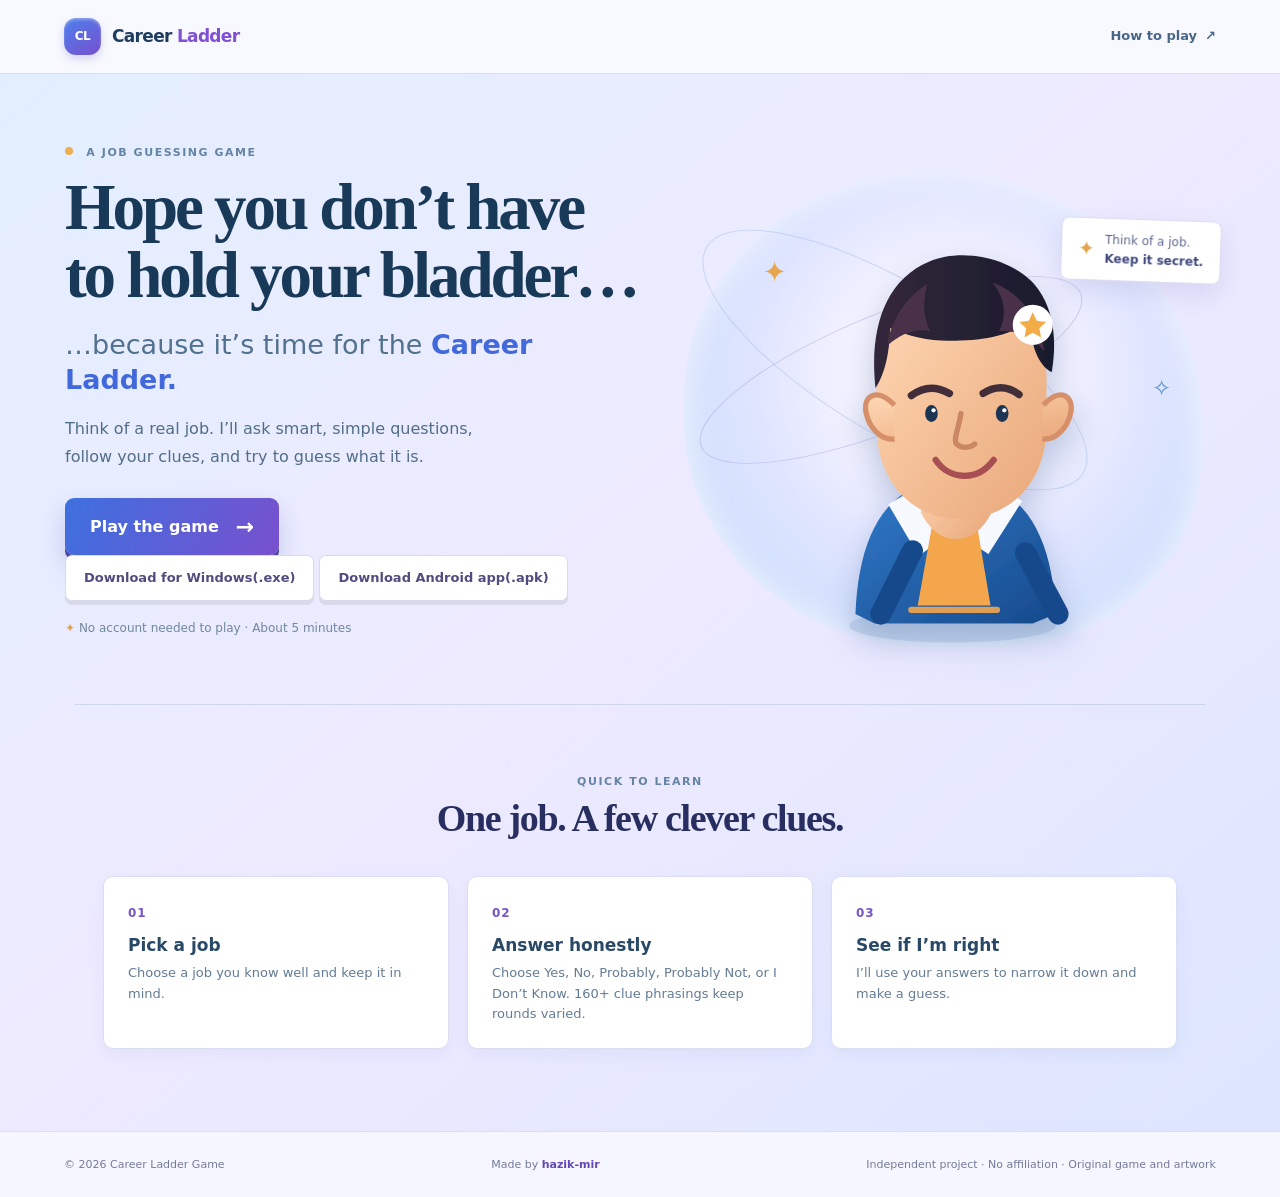
==== commit d0eb36ff: "Add Windows and Android download buttons" ====
--- a/index.html
+++ b/index.html
@@ -14,8 +14,8 @@
   <link rel="canonical" href="https://careerladder.hazik.in/">
   <link rel="icon" href="favicon.svg" type="image/svg+xml">
   <link rel="manifest" href="site.webmanifest">
-  <link rel="preload" href="./style.css?v=20261009-blue-purple-1" as="style">
-  <link rel="stylesheet" href="./style.css?v=20261009-blue-purple-1" media="all">
+  <link rel="preload" href="./style.css?v=20261009-downloads-1" as="style">
+  <link rel="stylesheet" href="./style.css?v=20261009-downloads-1" media="all">
   <title>Hope You Don’t Have to Hold Your Bladder — Career Ladder Game</title>
   <script type="application/ld+json">
     {"@context":"https://schema.org","@type":"Game","name":"Career Ladder","url":"https://careerladder.hazik.in/","description":"A question-driven game that tries to guess the job you have in mind.","genre":"Guessing game","inLanguage":"en"}
@@ -24,7 +24,7 @@
 <body class="home-page">
   <header class="site-header">
     <a class="brand" href="index.html" aria-label="Career Ladder home"><span class="brand-icon" aria-hidden="true">CL</span><span>Career <b>Ladder</b></span></a>
-    <a class="header-link" href="game.html">How to play <span aria-hidden="true">↗</span></a>
+    <a class="header-link" href="game.html?v=20261009-music-ads-4">How to play <span aria-hidden="true">↗</span></a>
   </header>
 
   <main>
@@ -34,7 +34,11 @@
         <h1 id="home-title">Hope you don’t have to hold your bladder…</h1>
         <p class="hero-subtitle">…because it’s time for the <span>Career Ladder.</span></p>
         <p class="hero-description">Think of a real job. I’ll ask smart, simple questions, follow your clues, and try to guess what it is.</p>
-        <a class="play-button" href="game.html">Play the game <span aria-hidden="true">→</span></a>
+        <a class="play-button" href="game.html?v=20261009-music-ads-4">Play the game <span aria-hidden="true">→</span></a>
+        <div class="download-links" aria-label="Download Career Ladder">
+          <a class="secondary-btn" href="./game.exe" download="game.exe">Download for Windows <span>(.exe)</span></a>
+          <a class="secondary-btn" href="./game.apk" download="game.apk">Download Android app <span>(.apk)</span></a>
+        </div>
         <p class="hero-note"><span aria-hidden="true">✦</span> No account needed to play · About 5 minutes</p>
       </div>
       <div class="hero-art" aria-label="Career Ladder's friendly game host">
@@ -92,3 +96,4 @@
   <script>document.getElementById('year').textContent = String(new Date().getFullYear());</script>
 </body>
 </html>
+
--- a/style.css
+++ b/style.css
@@ -167,3 +167,126 @@
 @media (max-width: 800px) { .home-hero { min-height: auto; padding-top: 48px; grid-template-columns: 1fr; gap: 0; }.hero-copy { text-align: center; }.hero-copy h1,.hero-description { margin-inline: auto; }.hero-art { min-height: 420px; max-width: 540px; width: 100%; margin: 0 auto; }.host-illustration { max-height: 400px; }.host-note { right: 0; }.steps-grid { gap: 10px; }.step-card { padding: 17px 15px; }.game-arena { grid-template-columns: minmax(235px,.75fr) minmax(370px,1.25fr); }.host-side { min-height: 510px; padding-inline: 13px; }.avatar { margin-top: 58px; }.host-halo { width: 260px; height: 260px; }.host-speech { top: 29px; }.question-side { padding-inline: 20px; } }
 @media (max-width: 650px) { .site-header { min-height: 62px; padding-inline: 16px; }.game-header-right { gap: 12px; }.header-game-label { display: none; }.home-hero { padding: 39px 20px 20px; }.hero-copy h1 { font-size: clamp(38px,11vw,54px); }.hero-description { font-size: 14px; }.hero-art { min-height: 350px; }.host-illustration { max-height: 350px; }.host-note { top: 9%; right: -3px; padding: 8px 11px; }.orbit-one { width: 320px; }.orbit-two { width: 330px; }.how-section { padding: 48px 18px 55px; }.steps-grid { grid-template-columns: 1fr; }.step-card { min-height: 0; }.site-footer { padding: 16px 18px; flex-wrap: wrap; justify-content: center; text-align: center; }.game-layout { margin: 20px auto 14px; padding: 0 12px; }.game-heading { align-items: center; }.game-heading h1 { font-size: 27px; }.game-heading-note { padding: 7px 8px; font-size: 8px; }.game-arena { grid-template-columns: 1fr; }.host-side { min-height: 300px; max-height: 320px; padding-top: 80px; }.host-halo { top: 24px; width: 220px; height: 220px; }.avatar { width: 250px; max-height: 260px; margin-top: 28px; flex: 1 1 260px; }.host-speech { top: 13px; width: min(275px,calc(100% - 26px)); min-height: 58px; padding: 8px 12px; }.host-speech #speech-text { font-size: 12px; }.host-caption { margin-top: 0; font-size: 9px; }.question-side { padding: 18px 17px 14px; }.panel-content { min-height: 390px; }.question-title { font-size: 25px; }.input-row { grid-template-columns: 1fr; }.game-footer { gap: 5px; } }
 @media (prefers-reduced-motion: reduce) { *,*::before,*::after { scroll-behavior: auto !important; animation-duration: .01ms !important; animation-iteration-count: 1 !important; transition-duration: .01ms !important; } }
+
+/* A focused browser-game board: solid surfaces, clear controls, no ad overlays. */
+.game-page { min-height: 100vh; color: #fff; background: radial-gradient(ellipse at 12% 8%,rgba(77,112,220,.56),transparent 38%),radial-gradient(ellipse at 91% 16%,rgba(127,76,202,.48),transparent 35%),linear-gradient(145deg,#20264f 0%,#252754 50%,#33265e 100%); }
+.game-header { border-bottom: 1px solid rgba(192,199,255,.2); background: #20264f; }
+.game-header .brand { color: #f4f5ff; }
+.game-header .brand b { color: #c5b4ff; }
+.game-header .header-link { color: #d2d8ff; }
+.game-header .header-link:hover { color: #fff; }
+.game-header .header-game-label { color: #c2c9f0; }
+.game-layout { width: min(1260px,100%); margin: 30px auto 20px; padding: 0 24px; display: block; }
+.game-shell { width: 100%; }
+.game-heading { margin: 0 4px 17px; align-items: center; }
+.game-heading .kicker { color: #c3c9ed; }
+.game-heading h1 { color: #fff; font-family: var(--sans); font-size: clamp(28px,3.1vw,40px); letter-spacing: -.045em; }
+.game-heading h1 span { color: #c7b2ff; }
+.game-heading-note { min-height: 37px; padding: 8px 14px; border: 1px solid rgba(220,218,255,.42); border-radius: 7px; color: #fff; background: linear-gradient(105deg,#4169dc,#754bc6); box-shadow: 0 3px 0 #191e43; }
+.game-arena { min-height: 570px; grid-template-columns: minmax(290px,.78fr) minmax(430px,1.22fr); border: 2px solid #7d84da; border-radius: 13px; background: #f7f8ff; box-shadow: 0 8px 0 #171c42,0 19px 40px rgba(8,11,40,.25); }
+.host-side { min-height: 566px; padding: 25px 20px 17px; background: radial-gradient(circle at 52% 39%,rgba(255,255,255,.28),transparent 39%),linear-gradient(145deg,#537ee6 0%,#4d67d0 48%,#7652cf 100%); }
+.host-side::before { top: 0; height: 7px; background: linear-gradient(90deg,#91c8ff,#c9b6ff); }
+.host-halo { top: 95px; width: 330px; height: 330px; border-color: rgba(255,255,255,.44); background: radial-gradient(circle,rgba(245,248,255,.96) 0 37%,rgba(224,226,255,.7) 65%,rgba(255,255,255,.12) 75%); }
+.host-halo::before,.host-halo::after { border-color: rgba(90,100,190,.16); }
+.halo-dot { background: #ffd678; }
+.dot-b,.dot-c { background: #d8d4ff; }
+.avatar { max-height: 440px; margin-top: 62px; filter: drop-shadow(0 15px 15px rgba(22,27,79,.27)); }
+.host-speech { top: 27px; width: min(300px,calc(100% - 34px)); min-height: 70px; padding: 12px 16px; border: 2px solid #384b98; border-radius: 9px; color: #28315c; box-shadow: 0 4px 0 rgba(30,38,99,.38); animation: none; }
+.host-speech::after { border-right: 2px solid #384b98; border-bottom: 2px solid #384b98; }
+.speech-label { color: #6c70a1; }
+.host-caption { color: #f0efff; }
+.question-side { padding: 25px clamp(22px,3.5vw,43px) 20px; border-left: 2px solid #e0def8; background: #f7f8ff; }
+.phase-tag { color: #6952b4; }
+.timer-wrap { border: 2px solid #d7d3f2; color: #4f4b91; background: #eeedff; }
+.timer-wrap.low { border-color: #e49b9e; color: #a33455; background: #fff0f1; }
+.question-meta { color: #747ba2; }
+.q-count { color: #5e51a7; }
+.question-title { color: #24284f; font-family: var(--sans); font-size: clamp(25px,2.7vw,34px); letter-spacing: -.04em; }
+.typing-text::after { background: #7952d0; }
+.question-sub { color: #646a8e; }
+.answers { gap: 9px; }
+.answer-btn { min-height: 48px; padding: 8px 13px; justify-content: flex-start; gap: 12px; border: 2px solid #dfe1f1; border-radius: 8px; color: #282d58; background: #fff; box-shadow: 0 3px 0 #d7d8eb; font-size: 14px; transition: transform .12s,border-color .12s,background .12s,box-shadow .12s; }
+.answer-btn::after { margin-left: auto; color: #7762be; font-weight: 800; }
+.answer-btn:hover,.answer-btn:focus-visible { border-color: #7664d1; color: #33256f; background: #f3f0ff; box-shadow: 0 4px 0 #c9c1ed; transform: translateY(-1px); outline: 3px solid rgba(120,91,207,.18); outline-offset: 1px; }
+.answer-btn:active { box-shadow: 0 1px 0 #c9c1ed; transform: translateY(2px); }
+.answer-key { width: 28px; height: 28px; flex: 0 0 28px; display: grid; place-items: center; border: 1px solid #d9d4f5; border-radius: 7px; color: #6252ad; background: #f0edff; font-size: 11px; font-weight: 900; }
+.answer-label { flex: 1; }
+.question-actions { margin-top: 18px; }
+.text-button { padding: 8px 10px; border-radius: 6px; color: #574b9e; }
+.text-button:hover { color: #352477; background: #ebe8ff; }
+.answer-chip { color: #777b9b; }
+.primary-btn,.secondary-btn { min-height: 46px; border-radius: 7px; }
+.primary-btn { border-color: #6852c5; background: linear-gradient(110deg,#4169dc,#7950ce); box-shadow: 0 4px 0 #3e347e; }
+.primary-btn:hover { box-shadow: 0 5px 0 #3e347e; }
+.secondary-btn { border-color: #d8d9ea; color: #514c7f; background: #fff; box-shadow: 0 4px 0 #d8d9ea; }
+.secondary-btn:hover { background: #f0edff; }
+.result-title { color: #272b57; font-family: var(--sans); }
+.result-copy { color: #646a8e; }
+.privacy-line { color: #c7cbea; }
+.game-footer { border-top-color: rgba(192,199,255,.2); color: #bdc4e6; background: #20264f; }
+.game-footer a { color: #d2c1ff; }
+.db-message { border-top-color: #e2e3f1; color: #737895; }
+
+@media (max-width: 850px) {
+  .game-layout { margin-top: 20px; padding-inline: 16px; }
+  .game-arena { grid-template-columns: 1fr; }
+  .host-side { min-height: 335px; max-height: 360px; padding-top: 72px; }
+  .host-halo { top: 43px; width: 250px; height: 250px; }
+  .avatar { width: 255px; max-height: 300px; margin-top: 42px; flex: 1 1 280px; }
+  .question-side { border-top: 2px solid #e0def8; border-left: 0; }
+  .game-footer { justify-content: center; text-align: center; }
+}
+@media (max-width: 520px) {
+  .game-layout { margin-top: 16px; padding-inline: 11px; }
+  .game-heading { align-items: flex-start; }
+  .game-heading h1 { font-size: 27px; }
+  .game-heading-note { min-height: 33px; padding: 6px 9px; font-size: 8px; }
+  .game-arena { min-height: 0; border-radius: 10px; }
+  .host-side { min-height: 275px; max-height: 295px; }
+  .host-speech { top: 12px; width: min(280px,calc(100% - 24px)); min-height: 59px; padding: 8px 12px; }
+  .host-speech #speech-text { font-size: 12px; }
+  .avatar { width: 220px; max-height: 245px; margin-top: 32px; }
+  .question-side { padding: 18px 15px 15px; }
+  .panel-content { min-height: 390px; }
+  .question-title { font-size: 24px; }
+  .answer-btn { min-height: 47px; }
+  .game-header .brand { font-size: 15px; }
+  .game-header-right { gap: 10px; }
+}
+
+/* Contained sponsorship, opt-in soundtrack, and related games. */
+.music-toggle { min-height: 34px; padding: 6px 10px; display: inline-flex; align-items: center; gap: 7px; border: 1px solid #5b619a; border-radius: 6px; color: #e5e4ff; background: #303663; box-shadow: 0 2px 0 #171c42; cursor: pointer; font-size: 11px; font-weight: 800; }
+.music-toggle > span:first-child { color: #cabbff; font-size: 15px; }
+.music-toggle:hover,.music-toggle:focus-visible { border-color: #b9a8ff; color: #fff; outline: 2px solid rgba(196,178,255,.28); outline-offset: 2px; }
+.music-toggle.is-playing { border-color: #c2b0ff; background: #514596; }
+.ad-rail { display: block; }
+.ad-card { width: 100%; min-height: 90px; padding: 4px; overflow: hidden; border: 1px solid rgba(200,202,255,.32); border-radius: 8px; background: #fff; box-shadow: 0 4px 0 rgba(18,22,61,.24); }
+.ad-frame { display: block; width: 100%; height: 250px; border: 0; border-radius: 5px; background: #fff; }
+.more-games { width: min(1260px,calc(100% - 48px)); margin: 22px auto 24px; padding: 18px 22px; display: flex; align-items: center; justify-content: space-between; gap: 18px; border: 1px solid #555d9d; border-radius: 10px; background: #292e60; box-shadow: 0 4px 0 #171c42; }
+.more-games .kicker { margin-bottom: 3px; color: #b9bce4; font-size: 8px; }
+.more-games h2 { margin: 0; color: #fff; font: 800 17px/1.25 var(--sans); letter-spacing: -.02em; }
+.more-games-links { display: flex; flex-wrap: wrap; justify-content: flex-end; gap: 8px; }
+.more-games-links a { min-height: 38px; padding: 8px 12px; display: inline-flex; align-items: center; gap: 10px; border: 1px solid #555d9d; border-radius: 6px; color: #ebe9ff; background: #353b76; text-decoration: none; font-size: 11px; font-weight: 800; transition: background .15s,border-color .15s,transform .15s; }
+.more-games-links a:hover,.more-games-links a:focus-visible { border-color: #b9a8ff; color: #fff; background: #514596; transform: translateY(-1px); outline: none; }
+.more-games-links a span { color: #cabbff; }
+@media (min-width: 1161px) {
+  .game-layout { width: min(1450px,100%); display: grid; grid-template-columns: 220px minmax(0,1fr); gap: 20px; }
+  .ad-rail { grid-column: 1; grid-row: 1; align-self: start; width: 220px; margin-top: 68px; padding: 0; }
+  .game-shell { grid-column: 2; grid-row: 1; }
+}
+@media (max-width: 1160px) {
+  .game-layout { max-width: 1000px; display: flex; flex-direction: column; align-items: stretch; gap: 14px; }
+  .game-shell { order: 0; }
+  .ad-rail { display: block; position: static; order: 1; width: min(320px,100%); margin: 0 auto; padding: 0; }
+  .ad-label { margin-bottom: 5px; }
+  .ad-card { height: 100px; min-height: 0; }
+  .ad-frame { height: 90px; }
+}
+@media (max-width: 650px) {
+  .music-toggle { min-height: 32px; padding: 5px 8px; }
+  .music-label { display: none; }
+  .more-games { width: calc(100% - 24px); padding: 16px; align-items: flex-start; flex-direction: column; }
+  .more-games-links { width: 100%; justify-content: flex-start; }
+  .more-games-links a { flex: 1 1 auto; justify-content: center; }
+}
+
--- a/style.css
+++ b/style.css
@@ -167,3 +167,126 @@
 @media (max-width: 800px) { .home-hero { min-height: auto; padding-top: 48px; grid-template-columns: 1fr; gap: 0; }.hero-copy { text-align: center; }.hero-copy h1,.hero-description { margin-inline: auto; }.hero-art { min-height: 420px; max-width: 540px; width: 100%; margin: 0 auto; }.host-illustration { max-height: 400px; }.host-note { right: 0; }.steps-grid { gap: 10px; }.step-card { padding: 17px 15px; }.game-arena { grid-template-columns: minmax(235px,.75fr) minmax(370px,1.25fr); }.host-side { min-height: 510px; padding-inline: 13px; }.avatar { margin-top: 58px; }.host-halo { width: 260px; height: 260px; }.host-speech { top: 29px; }.question-side { padding-inline: 20px; } }
 @media (max-width: 650px) { .site-header { min-height: 62px; padding-inline: 16px; }.game-header-right { gap: 12px; }.header-game-label { display: none; }.home-hero { padding: 39px 20px 20px; }.hero-copy h1 { font-size: clamp(38px,11vw,54px); }.hero-description { font-size: 14px; }.hero-art { min-height: 350px; }.host-illustration { max-height: 350px; }.host-note { top: 9%; right: -3px; padding: 8px 11px; }.orbit-one { width: 320px; }.orbit-two { width: 330px; }.how-section { padding: 48px 18px 55px; }.steps-grid { grid-template-columns: 1fr; }.step-card { min-height: 0; }.site-footer { padding: 16px 18px; flex-wrap: wrap; justify-content: center; text-align: center; }.game-layout { margin: 20px auto 14px; padding: 0 12px; }.game-heading { align-items: center; }.game-heading h1 { font-size: 27px; }.game-heading-note { padding: 7px 8px; font-size: 8px; }.game-arena { grid-template-columns: 1fr; }.host-side { min-height: 300px; max-height: 320px; padding-top: 80px; }.host-halo { top: 24px; width: 220px; height: 220px; }.avatar { width: 250px; max-height: 260px; margin-top: 28px; flex: 1 1 260px; }.host-speech { top: 13px; width: min(275px,calc(100% - 26px)); min-height: 58px; padding: 8px 12px; }.host-speech #speech-text { font-size: 12px; }.host-caption { margin-top: 0; font-size: 9px; }.question-side { padding: 18px 17px 14px; }.panel-content { min-height: 390px; }.question-title { font-size: 25px; }.input-row { grid-template-columns: 1fr; }.game-footer { gap: 5px; } }
 @media (prefers-reduced-motion: reduce) { *,*::before,*::after { scroll-behavior: auto !important; animation-duration: .01ms !important; animation-iteration-count: 1 !important; transition-duration: .01ms !important; } }
+
+/* A focused browser-game board: solid surfaces, clear controls, no ad overlays. */
+.game-page { min-height: 100vh; color: #fff; background: radial-gradient(ellipse at 12% 8%,rgba(77,112,220,.56),transparent 38%),radial-gradient(ellipse at 91% 16%,rgba(127,76,202,.48),transparent 35%),linear-gradient(145deg,#20264f 0%,#252754 50%,#33265e 100%); }
+.game-header { border-bottom: 1px solid rgba(192,199,255,.2); background: #20264f; }
+.game-header .brand { color: #f4f5ff; }
+.game-header .brand b { color: #c5b4ff; }
+.game-header .header-link { color: #d2d8ff; }
+.game-header .header-link:hover { color: #fff; }
+.game-header .header-game-label { color: #c2c9f0; }
+.game-layout { width: min(1260px,100%); margin: 30px auto 20px; padding: 0 24px; display: block; }
+.game-shell { width: 100%; }
+.game-heading { margin: 0 4px 17px; align-items: center; }
+.game-heading .kicker { color: #c3c9ed; }
+.game-heading h1 { color: #fff; font-family: var(--sans); font-size: clamp(28px,3.1vw,40px); letter-spacing: -.045em; }
+.game-heading h1 span { color: #c7b2ff; }
+.game-heading-note { min-height: 37px; padding: 8px 14px; border: 1px solid rgba(220,218,255,.42); border-radius: 7px; color: #fff; background: linear-gradient(105deg,#4169dc,#754bc6); box-shadow: 0 3px 0 #191e43; }
+.game-arena { min-height: 570px; grid-template-columns: minmax(290px,.78fr) minmax(430px,1.22fr); border: 2px solid #7d84da; border-radius: 13px; background: #f7f8ff; box-shadow: 0 8px 0 #171c42,0 19px 40px rgba(8,11,40,.25); }
+.host-side { min-height: 566px; padding: 25px 20px 17px; background: radial-gradient(circle at 52% 39%,rgba(255,255,255,.28),transparent 39%),linear-gradient(145deg,#537ee6 0%,#4d67d0 48%,#7652cf 100%); }
+.host-side::before { top: 0; height: 7px; background: linear-gradient(90deg,#91c8ff,#c9b6ff); }
+.host-halo { top: 95px; width: 330px; height: 330px; border-color: rgba(255,255,255,.44); background: radial-gradient(circle,rgba(245,248,255,.96) 0 37%,rgba(224,226,255,.7) 65%,rgba(255,255,255,.12) 75%); }
+.host-halo::before,.host-halo::after { border-color: rgba(90,100,190,.16); }
+.halo-dot { background: #ffd678; }
+.dot-b,.dot-c { background: #d8d4ff; }
+.avatar { max-height: 440px; margin-top: 62px; filter: drop-shadow(0 15px 15px rgba(22,27,79,.27)); }
+.host-speech { top: 27px; width: min(300px,calc(100% - 34px)); min-height: 70px; padding: 12px 16px; border: 2px solid #384b98; border-radius: 9px; color: #28315c; box-shadow: 0 4px 0 rgba(30,38,99,.38); animation: none; }
+.host-speech::after { border-right: 2px solid #384b98; border-bottom: 2px solid #384b98; }
+.speech-label { color: #6c70a1; }
+.host-caption { color: #f0efff; }
+.question-side { padding: 25px clamp(22px,3.5vw,43px) 20px; border-left: 2px solid #e0def8; background: #f7f8ff; }
+.phase-tag { color: #6952b4; }
+.timer-wrap { border: 2px solid #d7d3f2; color: #4f4b91; background: #eeedff; }
+.timer-wrap.low { border-color: #e49b9e; color: #a33455; background: #fff0f1; }
+.question-meta { color: #747ba2; }
+.q-count { color: #5e51a7; }
+.question-title { color: #24284f; font-family: var(--sans); font-size: clamp(25px,2.7vw,34px); letter-spacing: -.04em; }
+.typing-text::after { background: #7952d0; }
+.question-sub { color: #646a8e; }
+.answers { gap: 9px; }
+.answer-btn { min-height: 48px; padding: 8px 13px; justify-content: flex-start; gap: 12px; border: 2px solid #dfe1f1; border-radius: 8px; color: #282d58; background: #fff; box-shadow: 0 3px 0 #d7d8eb; font-size: 14px; transition: transform .12s,border-color .12s,background .12s,box-shadow .12s; }
+.answer-btn::after { margin-left: auto; color: #7762be; font-weight: 800; }
+.answer-btn:hover,.answer-btn:focus-visible { border-color: #7664d1; color: #33256f; background: #f3f0ff; box-shadow: 0 4px 0 #c9c1ed; transform: translateY(-1px); outline: 3px solid rgba(120,91,207,.18); outline-offset: 1px; }
+.answer-btn:active { box-shadow: 0 1px 0 #c9c1ed; transform: translateY(2px); }
+.answer-key { width: 28px; height: 28px; flex: 0 0 28px; display: grid; place-items: center; border: 1px solid #d9d4f5; border-radius: 7px; color: #6252ad; background: #f0edff; font-size: 11px; font-weight: 900; }
+.answer-label { flex: 1; }
+.question-actions { margin-top: 18px; }
+.text-button { padding: 8px 10px; border-radius: 6px; color: #574b9e; }
+.text-button:hover { color: #352477; background: #ebe8ff; }
+.answer-chip { color: #777b9b; }
+.primary-btn,.secondary-btn { min-height: 46px; border-radius: 7px; }
+.primary-btn { border-color: #6852c5; background: linear-gradient(110deg,#4169dc,#7950ce); box-shadow: 0 4px 0 #3e347e; }
+.primary-btn:hover { box-shadow: 0 5px 0 #3e347e; }
+.secondary-btn { border-color: #d8d9ea; color: #514c7f; background: #fff; box-shadow: 0 4px 0 #d8d9ea; }
+.secondary-btn:hover { background: #f0edff; }
+.result-title { color: #272b57; font-family: var(--sans); }
+.result-copy { color: #646a8e; }
+.privacy-line { color: #c7cbea; }
+.game-footer { border-top-color: rgba(192,199,255,.2); color: #bdc4e6; background: #20264f; }
+.game-footer a { color: #d2c1ff; }
+.db-message { border-top-color: #e2e3f1; color: #737895; }
+
+@media (max-width: 850px) {
+  .game-layout { margin-top: 20px; padding-inline: 16px; }
+  .game-arena { grid-template-columns: 1fr; }
+  .host-side { min-height: 335px; max-height: 360px; padding-top: 72px; }
+  .host-halo { top: 43px; width: 250px; height: 250px; }
+  .avatar { width: 255px; max-height: 300px; margin-top: 42px; flex: 1 1 280px; }
+  .question-side { border-top: 2px solid #e0def8; border-left: 0; }
+  .game-footer { justify-content: center; text-align: center; }
+}
+@media (max-width: 520px) {
+  .game-layout { margin-top: 16px; padding-inline: 11px; }
+  .game-heading { align-items: flex-start; }
+  .game-heading h1 { font-size: 27px; }
+  .game-heading-note { min-height: 33px; padding: 6px 9px; font-size: 8px; }
+  .game-arena { min-height: 0; border-radius: 10px; }
+  .host-side { min-height: 275px; max-height: 295px; }
+  .host-speech { top: 12px; width: min(280px,calc(100% - 24px)); min-height: 59px; padding: 8px 12px; }
+  .host-speech #speech-text { font-size: 12px; }
+  .avatar { width: 220px; max-height: 245px; margin-top: 32px; }
+  .question-side { padding: 18px 15px 15px; }
+  .panel-content { min-height: 390px; }
+  .question-title { font-size: 24px; }
+  .answer-btn { min-height: 47px; }
+  .game-header .brand { font-size: 15px; }
+  .game-header-right { gap: 10px; }
+}
+
+/* Contained sponsorship, opt-in soundtrack, and related games. */
+.music-toggle { min-height: 34px; padding: 6px 10px; display: inline-flex; align-items: center; gap: 7px; border: 1px solid #5b619a; border-radius: 6px; color: #e5e4ff; background: #303663; box-shadow: 0 2px 0 #171c42; cursor: pointer; font-size: 11px; font-weight: 800; }
+.music-toggle > span:first-child { color: #cabbff; font-size: 15px; }
+.music-toggle:hover,.music-toggle:focus-visible { border-color: #b9a8ff; color: #fff; outline: 2px solid rgba(196,178,255,.28); outline-offset: 2px; }
+.music-toggle.is-playing { border-color: #c2b0ff; background: #514596; }
+.ad-rail { display: block; }
+.ad-card { width: 100%; min-height: 90px; padding: 4px; overflow: hidden; border: 1px solid rgba(200,202,255,.32); border-radius: 8px; background: #fff; box-shadow: 0 4px 0 rgba(18,22,61,.24); }
+.ad-frame { display: block; width: 100%; height: 250px; border: 0; border-radius: 5px; background: #fff; }
+.more-games { width: min(1260px,calc(100% - 48px)); margin: 22px auto 24px; padding: 18px 22px; display: flex; align-items: center; justify-content: space-between; gap: 18px; border: 1px solid #555d9d; border-radius: 10px; background: #292e60; box-shadow: 0 4px 0 #171c42; }
+.more-games .kicker { margin-bottom: 3px; color: #b9bce4; font-size: 8px; }
+.more-games h2 { margin: 0; color: #fff; font: 800 17px/1.25 var(--sans); letter-spacing: -.02em; }
+.more-games-links { display: flex; flex-wrap: wrap; justify-content: flex-end; gap: 8px; }
+.more-games-links a { min-height: 38px; padding: 8px 12px; display: inline-flex; align-items: center; gap: 10px; border: 1px solid #555d9d; border-radius: 6px; color: #ebe9ff; background: #353b76; text-decoration: none; font-size: 11px; font-weight: 800; transition: background .15s,border-color .15s,transform .15s; }
+.more-games-links a:hover,.more-games-links a:focus-visible { border-color: #b9a8ff; color: #fff; background: #514596; transform: translateY(-1px); outline: none; }
+.more-games-links a span { color: #cabbff; }
+@media (min-width: 1161px) {
+  .game-layout { width: min(1450px,100%); display: grid; grid-template-columns: 220px minmax(0,1fr); gap: 20px; }
+  .ad-rail { grid-column: 1; grid-row: 1; align-self: start; width: 220px; margin-top: 68px; padding: 0; }
+  .game-shell { grid-column: 2; grid-row: 1; }
+}
+@media (max-width: 1160px) {
+  .game-layout { max-width: 1000px; display: flex; flex-direction: column; align-items: stretch; gap: 14px; }
+  .game-shell { order: 0; }
+  .ad-rail { display: block; position: static; order: 1; width: min(320px,100%); margin: 0 auto; padding: 0; }
+  .ad-label { margin-bottom: 5px; }
+  .ad-card { height: 100px; min-height: 0; }
+  .ad-frame { height: 90px; }
+}
+@media (max-width: 650px) {
+  .music-toggle { min-height: 32px; padding: 5px 8px; }
+  .music-label { display: none; }
+  .more-games { width: calc(100% - 24px); padding: 16px; align-items: flex-start; flex-direction: column; }
+  .more-games-links { width: 100%; justify-content: flex-start; }
+  .more-games-links a { flex: 1 1 auto; justify-content: center; }
+}
+
